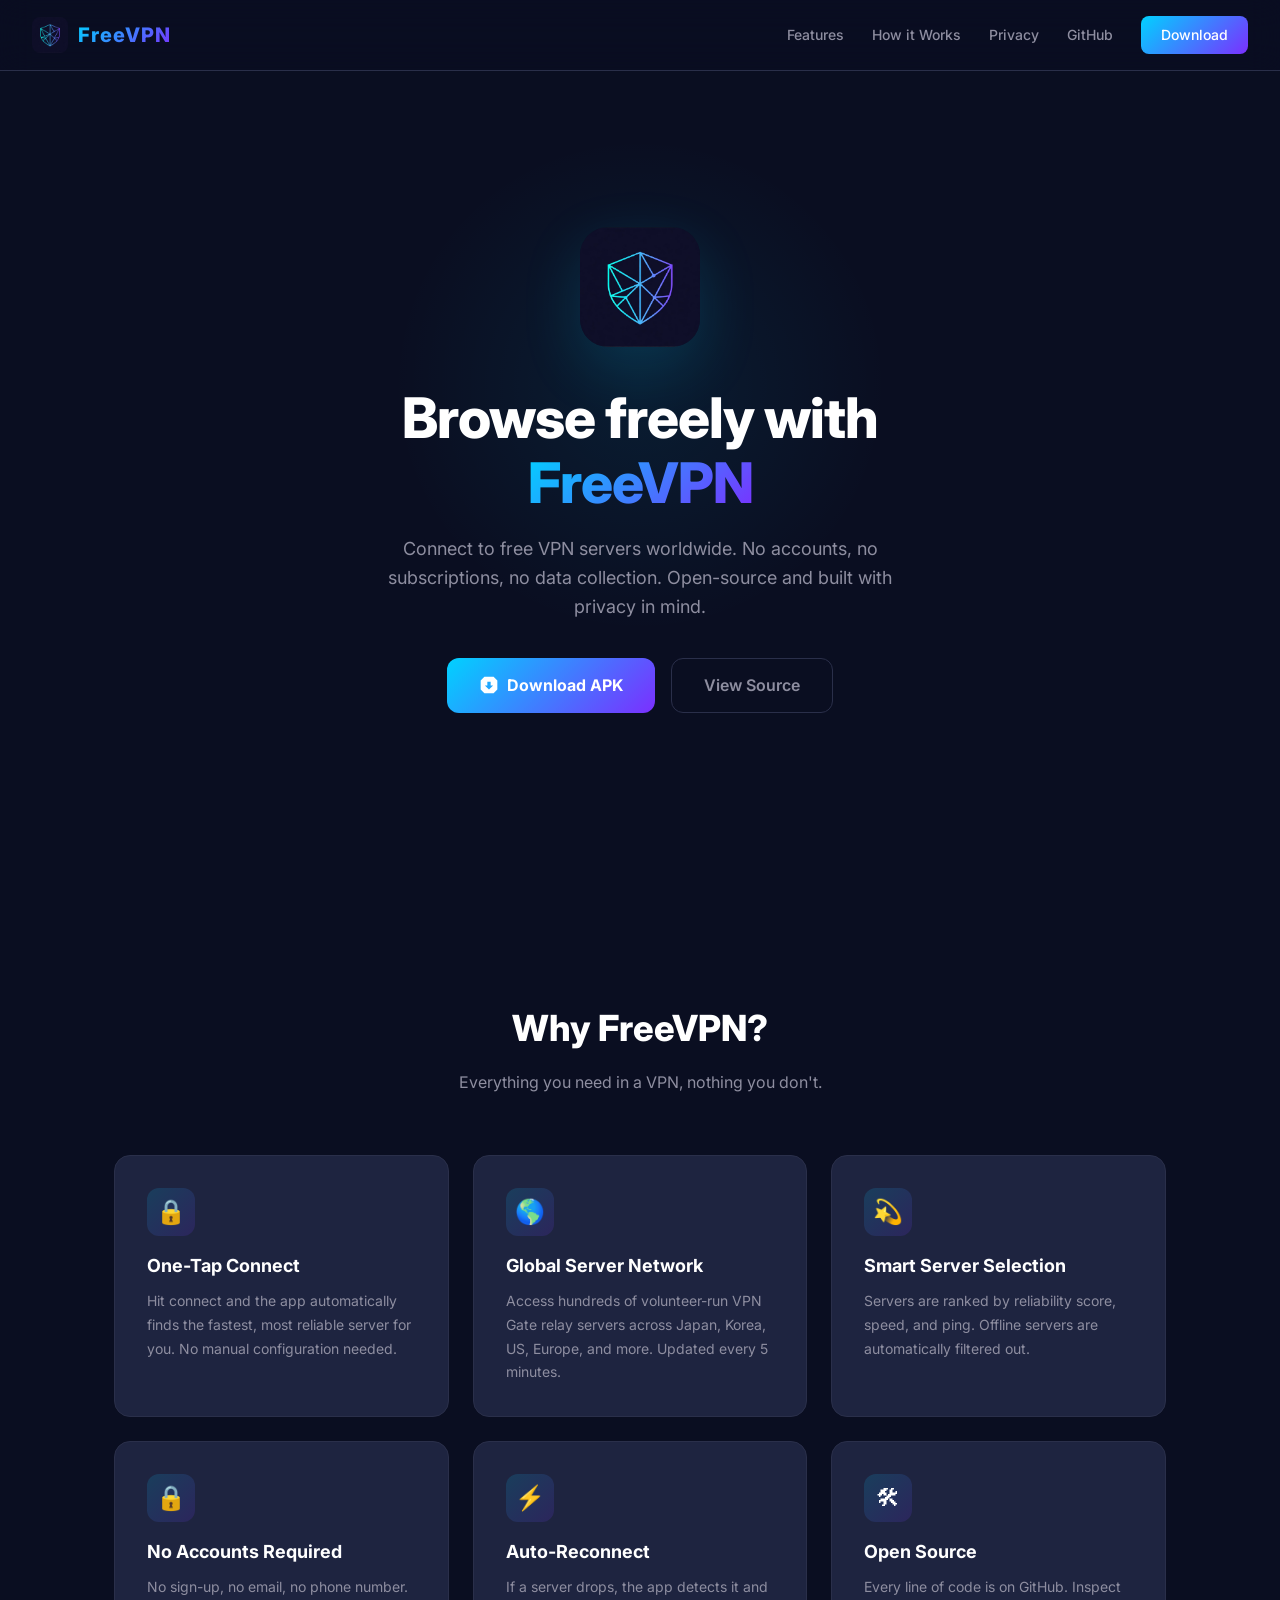
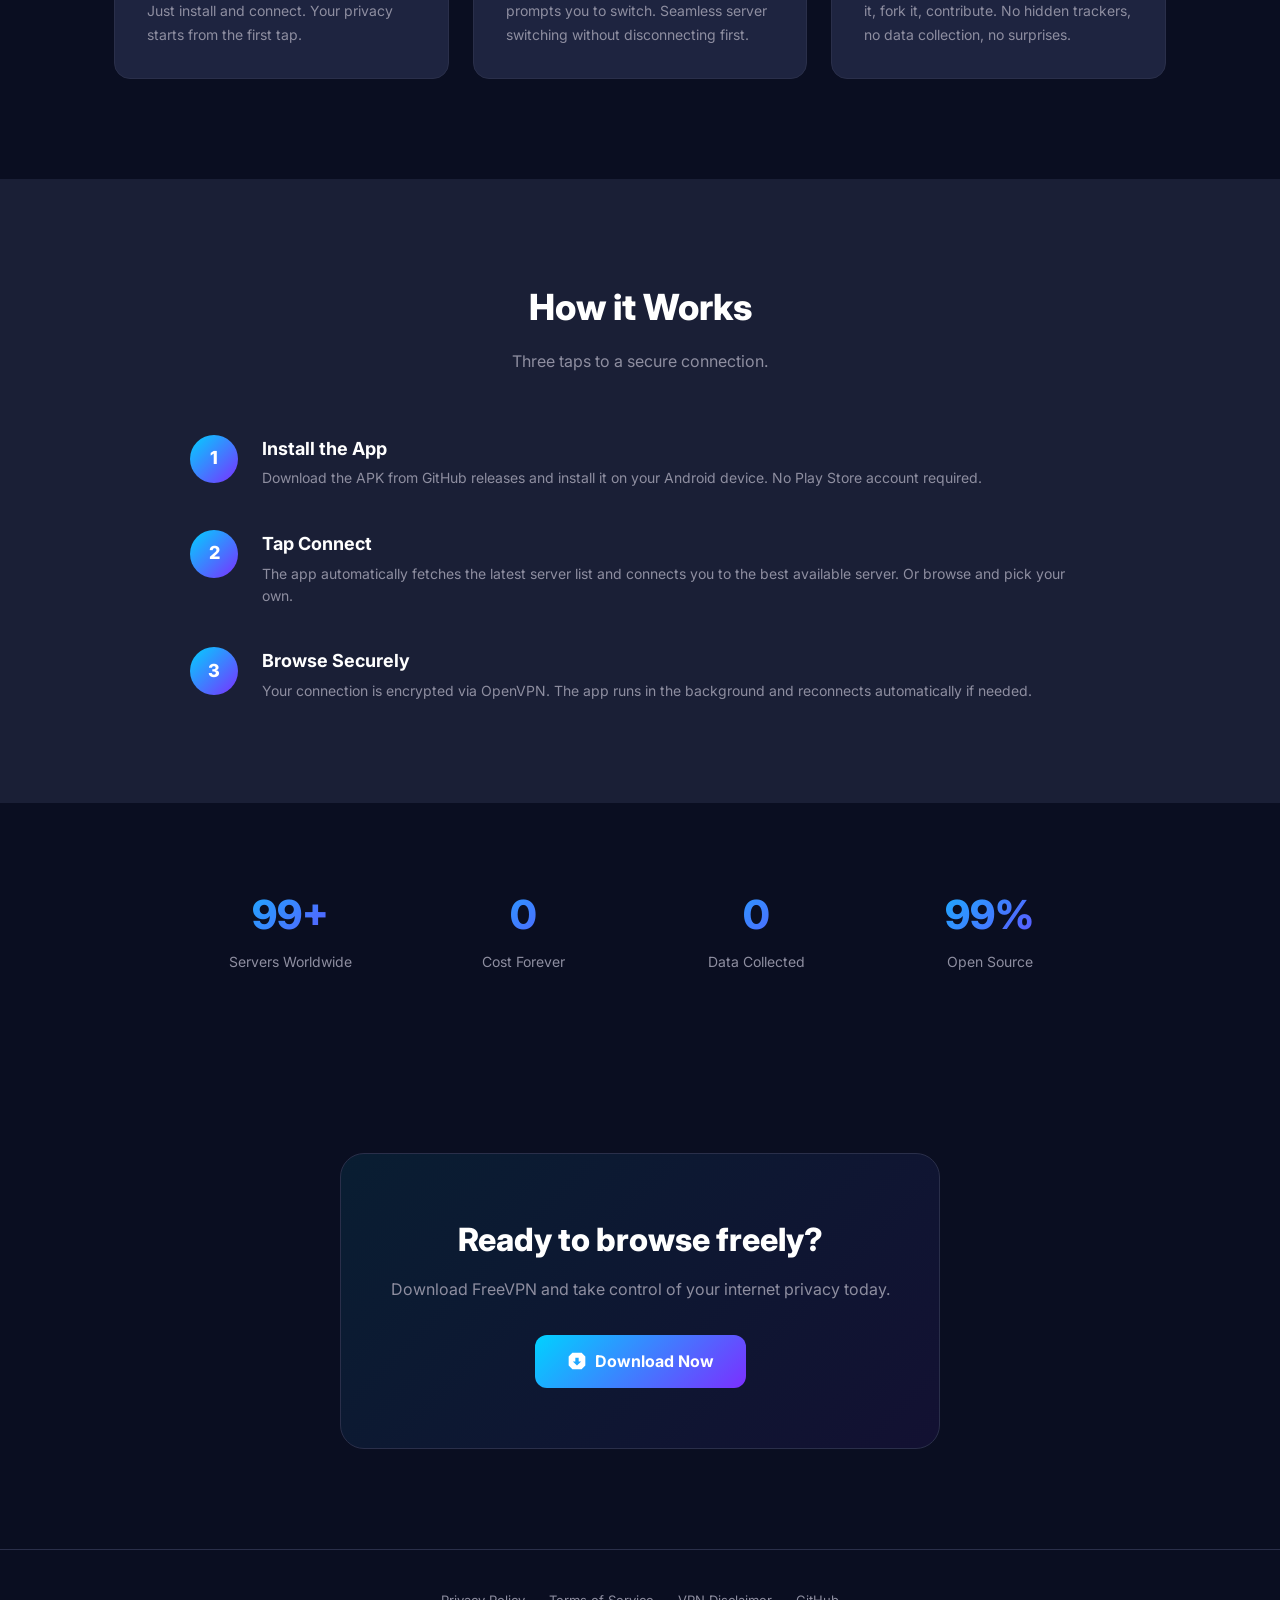
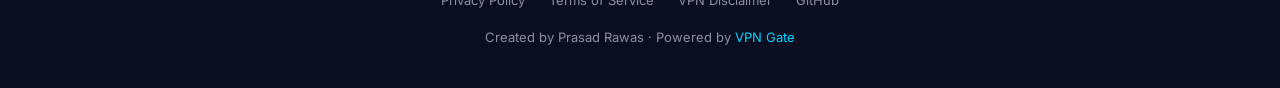
==== docs/index.html @ bf9e7737 "feat: add landing page website for GitHub Pages Marketing website with animated landing page, featur" ====
<!DOCTYPE html>
<html lang="en">
<head>
  <meta charset="UTF-8">
  <meta name="viewport" content="width=device-width, initial-scale=1.0">
  <title>FreeVPN - Free, Open-Source VPN for Android</title>
  <meta name="description" content="Connect to free VPN servers worldwide. No accounts, no subscriptions, no data collection. Open-source and built with privacy in mind.">
  <link rel="icon" href="app_icon.png">
  <link rel="preconnect" href="https://fonts.googleapis.com">
  <link href="https://fonts.googleapis.com/css2?family=Inter:wght@400;500;600;700;800&display=swap" rel="stylesheet">
  <link rel="stylesheet" href="style.css">
</head>
<body>

<!-- NAV -->
<nav class="nav">
  <a href="/" class="nav-logo">
    <img src="app_icon.png" alt="FreeVPN">
    <span>FreeVPN</span>
  </a>
  <div class="nav-links">
    <a href="#features">Features</a>
    <a href="#how-it-works">How it Works</a>
    <a href="privacy.html">Privacy</a>
    <a href="https://github.com/prasadrawas/free-vpn" target="_blank">GitHub</a>
    <a href="#download" class="nav-cta">Download</a>
  </div>
</nav>

<!-- HERO -->
<section class="hero">
  <div class="hero-content">
    <img src="app_icon.png" alt="FreeVPN" class="hero-icon">
    <h1>Browse freely with <span class="gradient">FreeVPN</span></h1>
    <p>Connect to free VPN servers worldwide. No accounts, no subscriptions, no data collection. Open-source and built with privacy in mind.</p>
    <div class="hero-buttons">
      <a href="https://github.com/prasadrawas/free-vpn/releases" class="btn-primary" id="download">
        <svg width="20" height="20" fill="currentColor" viewBox="0 0 24 24"><path d="M17.523 2H6.477L2 6.477v11.046L6.477 22h11.046L22 17.523V6.477L17.523 2zM12 17.5l-5-5h3V8h4v4.5h3l-5 5z"/></svg>
        Download APK
      </a>
      <a href="https://github.com/prasadrawas/free-vpn" class="btn-secondary" target="_blank">View Source</a>
    </div>
  </div>
</section>

<!-- FEATURES -->
<section class="features" id="features">
  <h2 class="section-title fade-up">Why FreeVPN?</h2>
  <p class="section-subtitle fade-up">Everything you need in a VPN, nothing you don't.</p>
  <div class="features-grid">
    <div class="feature-card fade-up">
      <div class="feature-icon">&#128274;</div>
      <h3>One-Tap Connect</h3>
      <p>Hit connect and the app automatically finds the fastest, most reliable server for you. No manual configuration needed.</p>
    </div>
    <div class="feature-card fade-up">
      <div class="feature-icon">&#127758;</div>
      <h3>Global Server Network</h3>
      <p>Access hundreds of volunteer-run VPN Gate relay servers across Japan, Korea, US, Europe, and more. Updated every 5 minutes.</p>
    </div>
    <div class="feature-card fade-up">
      <div class="feature-icon">&#128171;</div>
      <h3>Smart Server Selection</h3>
      <p>Servers are ranked by reliability score, speed, and ping. Offline servers are automatically filtered out.</p>
    </div>
    <div class="feature-card fade-up">
      <div class="feature-icon">&#128274;</div>
      <h3>No Accounts Required</h3>
      <p>No sign-up, no email, no phone number. Just install and connect. Your privacy starts from the first tap.</p>
    </div>
    <div class="feature-card fade-up">
      <div class="feature-icon">&#9889;</div>
      <h3>Auto-Reconnect</h3>
      <p>If a server drops, the app detects it and prompts you to switch. Seamless server switching without disconnecting first.</p>
    </div>
    <div class="feature-card fade-up">
      <div class="feature-icon">&#128736;</div>
      <h3>Open Source</h3>
      <p>Every line of code is on GitHub. Inspect it, fork it, contribute. No hidden trackers, no data collection, no surprises.</p>
    </div>
  </div>
</section>

<!-- HOW IT WORKS -->
<section class="how-it-works" id="how-it-works">
  <div class="inner">
    <h2 class="section-title fade-up">How it Works</h2>
    <p class="section-subtitle fade-up">Three taps to a secure connection.</p>
    <div class="steps">
      <div class="step">
        <div class="step-num">1</div>
        <div class="step-content">
          <h3>Install the App</h3>
          <p>Download the APK from GitHub releases and install it on your Android device. No Play Store account required.</p>
        </div>
      </div>
      <div class="step">
        <div class="step-num">2</div>
        <div class="step-content">
          <h3>Tap Connect</h3>
          <p>The app automatically fetches the latest server list and connects you to the best available server. Or browse and pick your own.</p>
        </div>
      </div>
      <div class="step">
        <div class="step-num">3</div>
        <div class="step-content">
          <h3>Browse Securely</h3>
          <p>Your connection is encrypted via OpenVPN. The app runs in the background and reconnects automatically if needed.</p>
        </div>
      </div>
    </div>
  </div>
</section>

<!-- STATS -->
<section class="stats">
  <div class="stats-grid">
    <div class="fade-up">
      <div class="stat-num" data-count="100" data-suffix="+">0+</div>
      <div class="stat-label">Servers Worldwide</div>
    </div>
    <div class="fade-up">
      <div class="stat-num" data-count="0" data-suffix="">Free</div>
      <div class="stat-label">Cost Forever</div>
    </div>
    <div class="fade-up">
      <div class="stat-num" data-count="0" data-suffix="">Zero</div>
      <div class="stat-label">Data Collected</div>
    </div>
    <div class="fade-up">
      <div class="stat-num" data-count="100" data-suffix="%">0%</div>
      <div class="stat-label">Open Source</div>
    </div>
  </div>
</section>

<!-- CTA -->
<section class="cta">
  <div class="cta-box fade-up">
    <h2>Ready to browse freely?</h2>
    <p>Download FreeVPN and take control of your internet privacy today.</p>
    <a href="https://github.com/prasadrawas/free-vpn/releases" class="btn-primary">
      <svg width="20" height="20" fill="currentColor" viewBox="0 0 24 24"><path d="M17.523 2H6.477L2 6.477v11.046L6.477 22h11.046L22 17.523V6.477L17.523 2zM12 17.5l-5-5h3V8h4v4.5h3l-5 5z"/></svg>
      Download Now
    </a>
  </div>
</section>

<!-- FOOTER -->
<footer class="footer">
  <div class="footer-links">
    <a href="privacy.html">Privacy Policy</a>
    <a href="terms.html">Terms of Service</a>
    <a href="disclaimer.html">VPN Disclaimer</a>
    <a href="https://github.com/prasadrawas/free-vpn" target="_blank">GitHub</a>
  </div>
  <p>Created by Prasad Rawas &middot; Powered by <a href="https://www.vpngate.net" target="_blank">VPN Gate</a></p>
</footer>

<script src="script.js"></script>
</body>
</html>
---- docs/style.css ----
* { margin: 0; padding: 0; box-sizing: border-box; }

:root {
  --primary-dark: #0A0E21;
  --surface-dark: #1A1F36;
  --card-dark: #1E2440;
  --cyan: #00D2FF;
  --purple: #7B2FFF;
  --green: #00E676;
  --red: #FF5252;
  --orange: #FF9800;
  --text-primary: #FFFFFF;
  --text-secondary: #8E8EA0;
  --divider: #2A2F4A;
}

html { scroll-behavior: smooth; }

body {
  font-family: 'Inter', -apple-system, BlinkMacSystemFont, sans-serif;
  background: var(--primary-dark);
  color: var(--text-primary);
  line-height: 1.6;
  overflow-x: hidden;
}

a { color: var(--cyan); text-decoration: none; transition: opacity 0.2s; }
a:hover { opacity: 0.8; }

/* ---- NAV ---- */
.nav {
  position: fixed; top: 0; left: 0; right: 0; z-index: 100;
  padding: 16px 32px;
  display: flex; align-items: center; justify-content: space-between;
  background: rgba(10, 14, 33, 0.85);
  backdrop-filter: blur(16px);
  border-bottom: 1px solid var(--divider);
  transition: background 0.3s;
}
.nav-logo { display: flex; align-items: center; gap: 10px; }
.nav-logo img { width: 36px; height: 36px; border-radius: 8px; }
.nav-logo span {
  font-size: 20px; font-weight: 800; letter-spacing: 1px;
  background: linear-gradient(135deg, var(--cyan), var(--purple));
  -webkit-background-clip: text; -webkit-text-fill-color: transparent;
}
.nav-links { display: flex; gap: 28px; align-items: center; }
.nav-links a { color: var(--text-secondary); font-size: 14px; font-weight: 500; }
.nav-links a:hover { color: var(--text-primary); }
.nav-cta {
  padding: 8px 20px; border-radius: 8px; font-weight: 600; font-size: 14px;
  background: linear-gradient(135deg, var(--cyan), var(--purple));
  color: white !important; -webkit-text-fill-color: white !important;
  transition: transform 0.2s, box-shadow 0.2s;
}
.nav-cta:hover { transform: translateY(-1px); box-shadow: 0 4px 20px rgba(0,210,255,0.3); opacity: 1; }

/* ---- HERO ---- */
.hero {
  min-height: 100vh; display: flex; align-items: center; justify-content: center;
  text-align: center; padding: 120px 24px 80px; position: relative;
}
.hero::before {
  content: ''; position: absolute; top: 15%; left: 50%; transform: translateX(-50%);
  width: 500px; height: 500px; border-radius: 50%;
  background: radial-gradient(circle, rgba(0,210,255,0.08), transparent 70%);
  pointer-events: none;
}
.hero-content { position: relative; z-index: 1; max-width: 700px; }
.hero-icon {
  width: 120px; height: 120px; border-radius: 28px;
  margin: 0 auto 32px; animation: float 3s ease-in-out infinite;
  box-shadow: 0 20px 60px rgba(0,210,255,0.15);
}
.hero h1 {
  font-size: clamp(36px, 6vw, 56px); font-weight: 800; letter-spacing: -1px;
  margin-bottom: 20px; line-height: 1.15;
}
.hero h1 .gradient {
  background: linear-gradient(135deg, var(--cyan), var(--purple));
  -webkit-background-clip: text; -webkit-text-fill-color: transparent;
}
.hero p { font-size: 18px; color: var(--text-secondary); margin-bottom: 36px; max-width: 540px; margin-inline: auto; }
.hero-buttons { display: flex; gap: 16px; justify-content: center; flex-wrap: wrap; }
.btn-primary {
  padding: 14px 32px; border-radius: 12px; font-weight: 700; font-size: 16px;
  background: linear-gradient(135deg, var(--cyan), var(--purple)); color: white;
  display: inline-flex; align-items: center; gap: 8px;
  transition: transform 0.2s, box-shadow 0.2s;
}
.btn-primary:hover { transform: translateY(-2px); box-shadow: 0 8px 30px rgba(0,210,255,0.3); opacity: 1; }
.btn-secondary {
  padding: 14px 32px; border-radius: 12px; font-weight: 600; font-size: 16px;
  border: 1.5px solid var(--divider); color: var(--text-secondary);
  transition: border-color 0.2s, color 0.2s;
}
.btn-secondary:hover { border-color: var(--cyan); color: var(--text-primary); opacity: 1; }

/* ---- FEATURES ---- */
.features { padding: 100px 24px; max-width: 1100px; margin: 0 auto; }
.section-title {
  text-align: center; font-size: 36px; font-weight: 800; margin-bottom: 12px;
}
.section-subtitle {
  text-align: center; color: var(--text-secondary); font-size: 16px; margin-bottom: 60px;
}
.features-grid {
  display: grid; grid-template-columns: repeat(auto-fit, minmax(300px, 1fr));
  gap: 24px;
}
.feature-card {
  background: var(--card-dark); border-radius: 16px; padding: 32px;
  border: 1px solid var(--divider); transition: transform 0.3s, border-color 0.3s;
}
.feature-card:hover { transform: translateY(-4px); border-color: rgba(0,210,255,0.3); }
.feature-icon {
  width: 48px; height: 48px; border-radius: 12px; margin-bottom: 16px;
  display: flex; align-items: center; justify-content: center;
  background: linear-gradient(135deg, rgba(0,210,255,0.15), rgba(123,47,255,0.15));
  font-size: 24px;
}
.feature-card h3 { font-size: 18px; font-weight: 700; margin-bottom: 8px; }
.feature-card p { color: var(--text-secondary); font-size: 14px; line-height: 1.7; }

/* ---- HOW IT WORKS ---- */
.how-it-works { padding: 100px 24px; background: var(--surface-dark); }
.how-it-works .inner { max-width: 900px; margin: 0 auto; }
.steps { display: flex; flex-direction: column; gap: 40px; margin-top: 60px; }
.step {
  display: flex; gap: 24px; align-items: flex-start;
  opacity: 0; transform: translateX(-20px);
  transition: opacity 0.5s, transform 0.5s;
}
.step.visible { opacity: 1; transform: translateX(0); }
.step-num {
  flex-shrink: 0; width: 48px; height: 48px; border-radius: 50%;
  background: linear-gradient(135deg, var(--cyan), var(--purple));
  display: flex; align-items: center; justify-content: center;
  font-weight: 800; font-size: 18px;
}
.step-content h3 { font-size: 18px; font-weight: 700; margin-bottom: 4px; }
.step-content p { color: var(--text-secondary); font-size: 14px; }

/* ---- STATS ---- */
.stats { padding: 80px 24px; }
.stats-grid {
  max-width: 900px; margin: 0 auto;
  display: grid; grid-template-columns: repeat(auto-fit, minmax(180px, 1fr)); gap: 32px;
  text-align: center;
}
.stat-num {
  font-size: 40px; font-weight: 800;
  background: linear-gradient(135deg, var(--cyan), var(--purple));
  -webkit-background-clip: text; -webkit-text-fill-color: transparent;
}
.stat-label { color: var(--text-secondary); font-size: 14px; margin-top: 4px; }

/* ---- CTA ---- */
.cta {
  padding: 100px 24px; text-align: center;
}
.cta-box {
  max-width: 600px; margin: 0 auto; padding: 60px 40px; border-radius: 24px;
  background: linear-gradient(135deg, rgba(0,210,255,0.08), rgba(123,47,255,0.08));
  border: 1px solid var(--divider);
}
.cta-box h2 { font-size: 32px; font-weight: 800; margin-bottom: 12px; }
.cta-box p { color: var(--text-secondary); margin-bottom: 32px; }

/* ---- FOOTER ---- */
.footer {
  padding: 40px 24px; border-top: 1px solid var(--divider);
  text-align: center; color: var(--text-secondary); font-size: 13px;
}
.footer-links { display: flex; gap: 24px; justify-content: center; margin-bottom: 16px; flex-wrap: wrap; }
.footer-links a { color: var(--text-secondary); font-size: 13px; }
.footer-links a:hover { color: var(--text-primary); }

/* ---- LEGAL PAGES ---- */
.legal { max-width: 720px; margin: 0 auto; padding: 120px 24px 80px; }
.legal h1 { font-size: 32px; font-weight: 800; margin-bottom: 8px; }
.legal .updated { color: var(--text-secondary); font-size: 14px; margin-bottom: 40px; }
.legal h2 { font-size: 20px; font-weight: 700; margin-top: 36px; margin-bottom: 12px; }
.legal p, .legal li { color: var(--text-secondary); font-size: 15px; line-height: 1.8; margin-bottom: 12px; }
.legal ul { padding-left: 20px; }
.legal li { margin-bottom: 8px; }

/* ---- ANIMATIONS ---- */
@keyframes float {
  0%, 100% { transform: translateY(0); }
  50% { transform: translateY(-12px); }
}
.fade-up {
  opacity: 0; transform: translateY(30px);
  transition: opacity 0.6s ease-out, transform 0.6s ease-out;
}
.fade-up.visible { opacity: 1; transform: translateY(0); }

/* ---- RESPONSIVE ---- */
@media (max-width: 768px) {
  .nav { padding: 12px 16px; }
  .nav-links { display: none; }
  .hero { padding: 100px 20px 60px; }
  .hero-icon { width: 88px; height: 88px; border-radius: 22px; }
  .features { padding: 60px 16px; }
  .features-grid { grid-template-columns: 1fr; }
  .how-it-works { padding: 60px 16px; }
  .step { flex-direction: column; align-items: center; text-align: center; }
  .stats { padding: 40px 16px; }
  .stats-grid { grid-template-columns: repeat(2, 1fr); }
  .cta { padding: 60px 16px; }
  .cta-box { padding: 40px 24px; }
  .legal { padding: 100px 16px 60px; }
}

@media (max-width: 480px) {
  .hero-buttons { flex-direction: column; align-items: center; }
  .btn-primary, .btn-secondary { width: 100%; text-align: center; justify-content: center; }
}
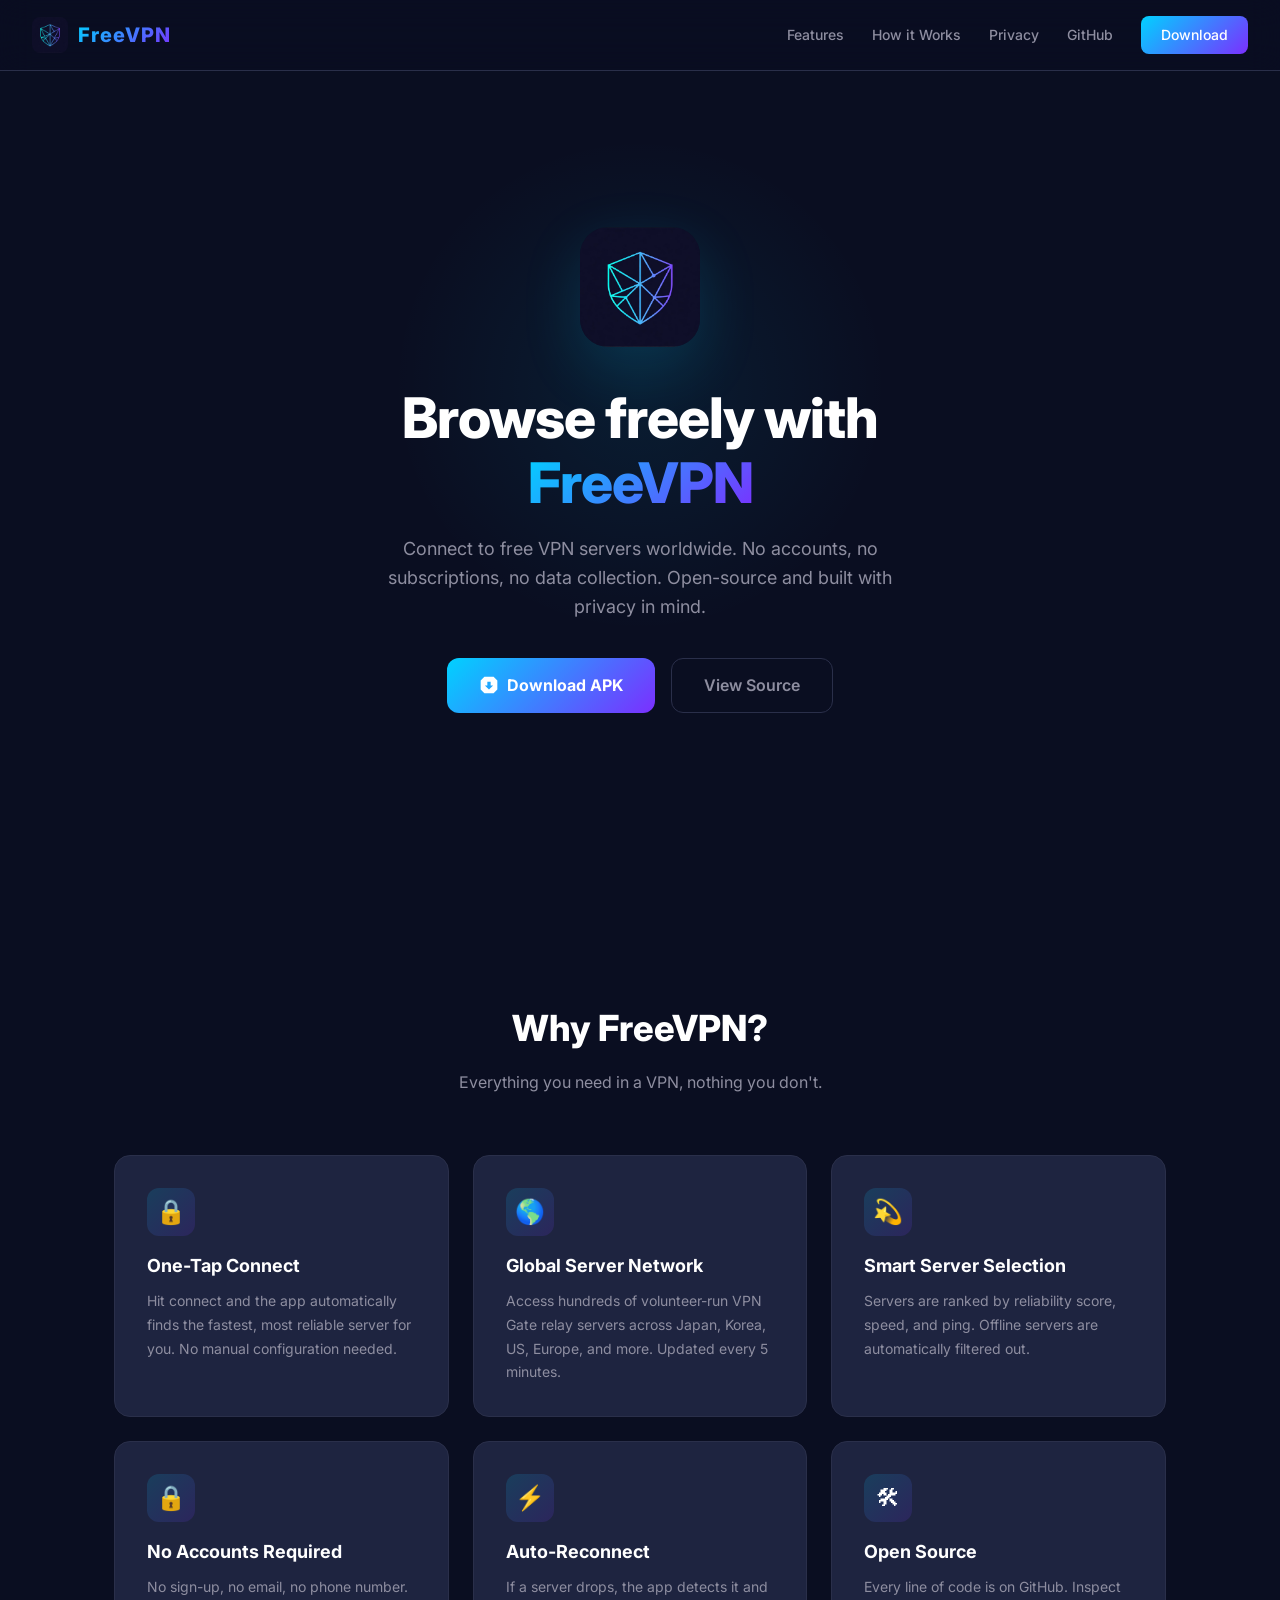
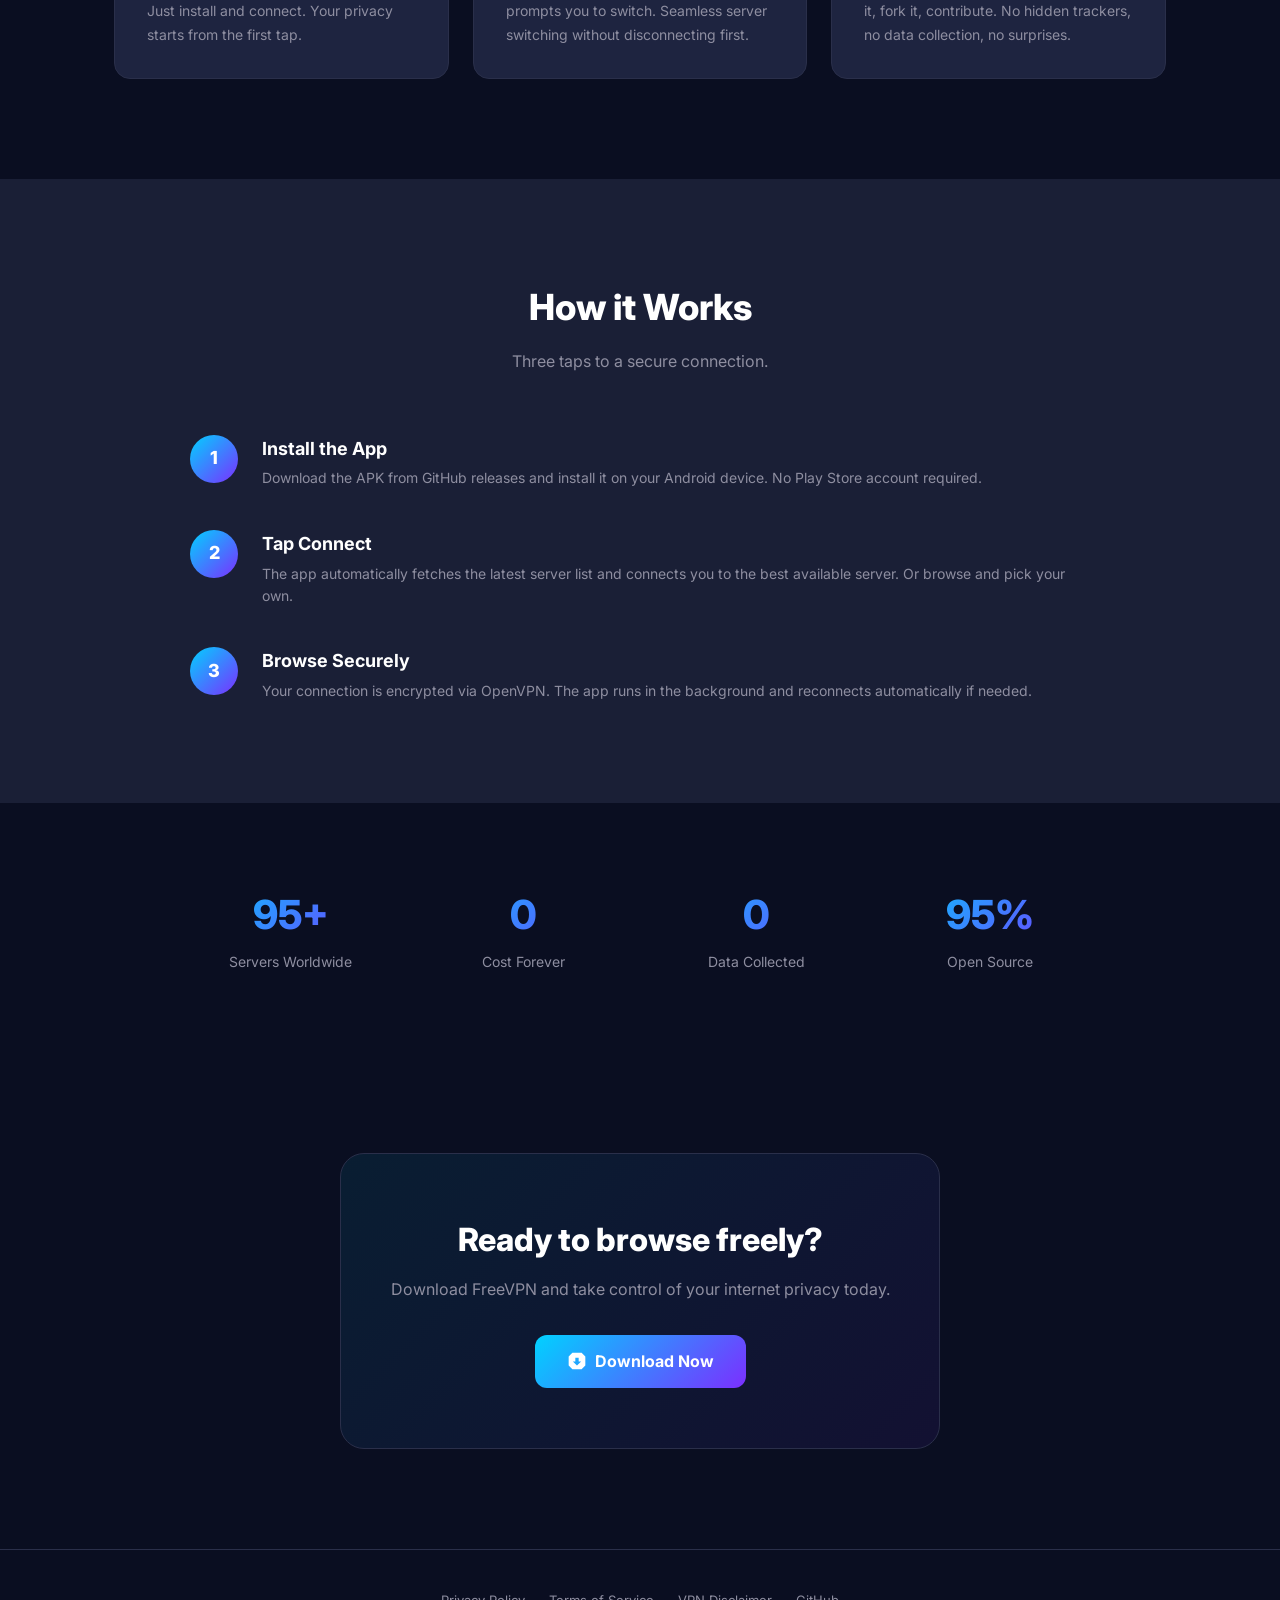
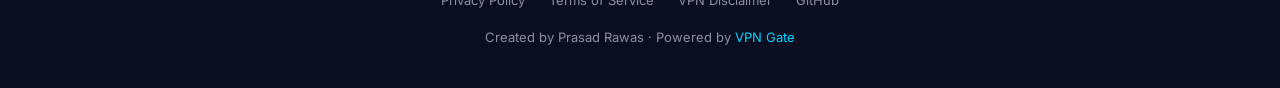
==== commit 5c11f090: "feat: make website SEO-friendly with structured data and sitemap Added to all pages: Open Graph meta" ====
--- a/docs/index.html
+++ b/docs/index.html
@@ -3,26 +3,125 @@
 <head>
   <meta charset="UTF-8">
   <meta name="viewport" content="width=device-width, initial-scale=1.0">
-  <title>FreeVPN - Free, Open-Source VPN for Android</title>
-  <meta name="description" content="Connect to free VPN servers worldwide. No accounts, no subscriptions, no data collection. Open-source and built with privacy in mind.">
-  <link rel="icon" href="app_icon.png">
+  <title>FreeVPN - Free, Fast & No Ads VPN for Android | Open Source</title>
+  <meta name="description" content="Download FreeVPN - a free, open-source VPN app for Android. No ads, no accounts, no data collection. Connect to 100+ servers worldwide with one tap. Built with OpenVPN.">
+  <meta name="keywords" content="free vpn, vpn for android, no ads vpn, open source vpn, fast vpn, vpn gate, secure vpn, private browsing, no registration vpn, unlimited vpn, openvpn android">
+  <meta name="author" content="Prasad Rawas">
+  <meta name="robots" content="index, follow">
+  <link rel="canonical" href="https://freevpn.prasadrawas.online/">
+
+  <!-- Open Graph -->
+  <meta property="og:type" content="website">
+  <meta property="og:title" content="FreeVPN - Free, Fast & No Ads VPN for Android">
+  <meta property="og:description" content="Download FreeVPN - a free, open-source VPN app for Android. No ads, no accounts, no data collection. Connect to 100+ servers worldwide.">
+  <meta property="og:url" content="https://freevpn.prasadrawas.online/">
+  <meta property="og:image" content="https://freevpn.prasadrawas.online/app_icon.png">
+  <meta property="og:site_name" content="FreeVPN">
+  <meta property="og:locale" content="en_US">
+
+  <!-- Twitter Card -->
+  <meta name="twitter:card" content="summary_large_image">
+  <meta name="twitter:title" content="FreeVPN - Free, Fast & No Ads VPN for Android">
+  <meta name="twitter:description" content="Free, open-source VPN for Android. No ads, no accounts. 100+ servers worldwide.">
+  <meta name="twitter:image" content="https://freevpn.prasadrawas.online/app_icon.png">
+
+  <!-- Favicon -->
+  <link rel="icon" type="image/png" href="app_icon.png">
+  <link rel="apple-touch-icon" href="app_icon.png">
+
+  <!-- Fonts & Styles -->
   <link rel="preconnect" href="https://fonts.googleapis.com">
+  <link rel="preconnect" href="https://fonts.gstatic.com" crossorigin>
   <link href="https://fonts.googleapis.com/css2?family=Inter:wght@400;500;600;700;800&display=swap" rel="stylesheet">
   <link rel="stylesheet" href="style.css">
+
+  <!-- JSON-LD Structured Data -->
+  <script type="application/ld+json">
+  {
+    "@context": "https://schema.org",
+    "@type": "SoftwareApplication",
+    "name": "FreeVPN",
+    "operatingSystem": "Android",
+    "applicationCategory": "UtilitiesApplication",
+    "description": "Free, open-source VPN client for Android. Connect to 100+ VPN Gate servers worldwide. No ads, no accounts, no data collection.",
+    "url": "https://freevpn.prasadrawas.online/",
+    "downloadUrl": "https://github.com/prasadrawas/free-vpn/releases",
+    "author": {
+      "@type": "Person",
+      "name": "Prasad Rawas"
+    },
+    "offers": {
+      "@type": "Offer",
+      "price": "0",
+      "priceCurrency": "USD"
+    },
+    "aggregateRating": {
+      "@type": "AggregateRating",
+      "ratingValue": "4.5",
+      "ratingCount": "1"
+    }
+  }
+  </script>
+  <script type="application/ld+json">
+  {
+    "@context": "https://schema.org",
+    "@type": "FAQPage",
+    "mainEntity": [
+      {
+        "@type": "Question",
+        "name": "Is FreeVPN really free?",
+        "acceptedAnswer": {
+          "@type": "Answer",
+          "text": "Yes, FreeVPN is 100% free with no ads, no in-app purchases, and no subscriptions. It connects to volunteer-run VPN Gate relay servers."
+        }
+      },
+      {
+        "@type": "Question",
+        "name": "Does FreeVPN collect my data?",
+        "acceptedAnswer": {
+          "@type": "Answer",
+          "text": "No. FreeVPN does not collect, store, or transmit any personal data. Anonymous crash reports are collected via Firebase Crashlytics to improve app stability."
+        }
+      },
+      {
+        "@type": "Question",
+        "name": "How does FreeVPN work?",
+        "acceptedAnswer": {
+          "@type": "Answer",
+          "text": "FreeVPN connects to free VPN Gate public relay servers using the OpenVPN protocol. It automatically selects the fastest, most reliable server for you."
+        }
+      }
+    ]
+  }
+  </script>
+  <script type="application/ld+json">
+  {
+    "@context": "https://schema.org",
+    "@type": "BreadcrumbList",
+    "itemListElement": [
+      {
+        "@type": "ListItem",
+        "position": 1,
+        "name": "Home",
+        "item": "https://freevpn.prasadrawas.online/"
+      }
+    ]
+  }
+  </script>
 </head>
 <body>
 
 <!-- NAV -->
-<nav class="nav">
-  <a href="/" class="nav-logo">
-    <img src="app_icon.png" alt="FreeVPN">
+<nav class="nav" role="navigation" aria-label="Main navigation">
+  <a href="/" class="nav-logo" aria-label="FreeVPN Home">
+    <img src="app_icon.png" alt="FreeVPN App Icon" width="36" height="36">
     <span>FreeVPN</span>
   </a>
   <div class="nav-links">
     <a href="#features">Features</a>
     <a href="#how-it-works">How it Works</a>
     <a href="privacy.html">Privacy</a>
-    <a href="https://github.com/prasadrawas/free-vpn" target="_blank">GitHub</a>
+    <a href="https://github.com/prasadrawas/free-vpn" target="_blank" rel="noopener noreferrer">GitHub</a>
     <a href="#download" class="nav-cta">Download</a>
   </div>
 </nav>
@@ -30,79 +129,79 @@
 <!-- HERO -->
 <section class="hero">
   <div class="hero-content">
-    <img src="app_icon.png" alt="FreeVPN" class="hero-icon">
+    <img src="app_icon.png" alt="FreeVPN - Free VPN App for Android" class="hero-icon" width="120" height="120">
     <h1>Browse freely with <span class="gradient">FreeVPN</span></h1>
     <p>Connect to free VPN servers worldwide. No accounts, no subscriptions, no data collection. Open-source and built with privacy in mind.</p>
     <div class="hero-buttons">
-      <a href="https://github.com/prasadrawas/free-vpn/releases" class="btn-primary" id="download">
-        <svg width="20" height="20" fill="currentColor" viewBox="0 0 24 24"><path d="M17.523 2H6.477L2 6.477v11.046L6.477 22h11.046L22 17.523V6.477L17.523 2zM12 17.5l-5-5h3V8h4v4.5h3l-5 5z"/></svg>
+      <a href="https://github.com/prasadrawas/free-vpn/releases" class="btn-primary" id="download" aria-label="Download FreeVPN APK">
+        <svg width="20" height="20" fill="currentColor" viewBox="0 0 24 24" aria-hidden="true"><path d="M17.523 2H6.477L2 6.477v11.046L6.477 22h11.046L22 17.523V6.477L17.523 2zM12 17.5l-5-5h3V8h4v4.5h3l-5 5z"/></svg>
         Download APK
       </a>
-      <a href="https://github.com/prasadrawas/free-vpn" class="btn-secondary" target="_blank">View Source</a>
+      <a href="https://github.com/prasadrawas/free-vpn" class="btn-secondary" target="_blank" rel="noopener noreferrer" aria-label="View source code on GitHub">View Source</a>
     </div>
   </div>
 </section>
 
 <!-- FEATURES -->
-<section class="features" id="features">
+<section class="features" id="features" aria-label="Features">
   <h2 class="section-title fade-up">Why FreeVPN?</h2>
   <p class="section-subtitle fade-up">Everything you need in a VPN, nothing you don't.</p>
   <div class="features-grid">
-    <div class="feature-card fade-up">
-      <div class="feature-icon">&#128274;</div>
+    <article class="feature-card fade-up">
+      <div class="feature-icon" aria-hidden="true">&#128274;</div>
       <h3>One-Tap Connect</h3>
       <p>Hit connect and the app automatically finds the fastest, most reliable server for you. No manual configuration needed.</p>
-    </div>
-    <div class="feature-card fade-up">
-      <div class="feature-icon">&#127758;</div>
+    </article>
+    <article class="feature-card fade-up">
+      <div class="feature-icon" aria-hidden="true">&#127758;</div>
       <h3>Global Server Network</h3>
       <p>Access hundreds of volunteer-run VPN Gate relay servers across Japan, Korea, US, Europe, and more. Updated every 5 minutes.</p>
-    </div>
-    <div class="feature-card fade-up">
-      <div class="feature-icon">&#128171;</div>
+    </article>
+    <article class="feature-card fade-up">
+      <div class="feature-icon" aria-hidden="true">&#128171;</div>
       <h3>Smart Server Selection</h3>
       <p>Servers are ranked by reliability score, speed, and ping. Offline servers are automatically filtered out.</p>
-    </div>
-    <div class="feature-card fade-up">
-      <div class="feature-icon">&#128274;</div>
+    </article>
+    <article class="feature-card fade-up">
+      <div class="feature-icon" aria-hidden="true">&#128274;</div>
       <h3>No Accounts Required</h3>
       <p>No sign-up, no email, no phone number. Just install and connect. Your privacy starts from the first tap.</p>
-    </div>
-    <div class="feature-card fade-up">
-      <div class="feature-icon">&#9889;</div>
+    </article>
+    <article class="feature-card fade-up">
+      <div class="feature-icon" aria-hidden="true">&#9889;</div>
       <h3>Auto-Reconnect</h3>
       <p>If a server drops, the app detects it and prompts you to switch. Seamless server switching without disconnecting first.</p>
-    </div>
-    <div class="feature-card fade-up">
-      <div class="feature-icon">&#128736;</div>
+    </article>
+    <article class="feature-card fade-up">
+      <div class="feature-icon" aria-hidden="true">&#128736;</div>
       <h3>Open Source</h3>
       <p>Every line of code is on GitHub. Inspect it, fork it, contribute. No hidden trackers, no data collection, no surprises.</p>
-    </div>
+    </article>
   </div>
 </section>
 
 <!-- HOW IT WORKS -->
-<section class="how-it-works" id="how-it-works">
+<section class="how-it-works" id="how-it-works" aria-label="How it works">
   <div class="inner">
     <h2 class="section-title fade-up">How it Works</h2>
     <p class="section-subtitle fade-up">Three taps to a secure connection.</p>
     <div class="steps">
       <div class="step">
-        <div class="step-num">1</div>
+        <div class="step-num" aria-hidden="true">1</div>
         <div class="step-content">
           <h3>Install the App</h3>
           <p>Download the APK from GitHub releases and install it on your Android device. No Play Store account required.</p>
         </div>
       </div>
       <div class="step">
-        <div class="step-num">2</div>
+        <div class="step-num" aria-hidden="true">2</div>
         <div class="step-content">
           <h3>Tap Connect</h3>
           <p>The app automatically fetches the latest server list and connects you to the best available server. Or browse and pick your own.</p>
         </div>
       </div>
       <div class="step">
-        <div class="step-num">3</div>
+        <div class="step-num" aria-hidden="true">3</div>
         <div class="step-content">
           <h3>Browse Securely</h3>
           <p>Your connection is encrypted via OpenVPN. The app runs in the background and reconnects automatically if needed.</p>
@@ -113,7 +212,7 @@
 </section>
 
 <!-- STATS -->
-<section class="stats">
+<section class="stats" aria-label="Statistics">
   <div class="stats-grid">
     <div class="fade-up">
       <div class="stat-num" data-count="100" data-suffix="+">0+</div>
@@ -135,26 +234,26 @@
 </section>
 
 <!-- CTA -->
-<section class="cta">
+<section class="cta" aria-label="Download">
   <div class="cta-box fade-up">
     <h2>Ready to browse freely?</h2>
     <p>Download FreeVPN and take control of your internet privacy today.</p>
-    <a href="https://github.com/prasadrawas/free-vpn/releases" class="btn-primary">
-      <svg width="20" height="20" fill="currentColor" viewBox="0 0 24 24"><path d="M17.523 2H6.477L2 6.477v11.046L6.477 22h11.046L22 17.523V6.477L17.523 2zM12 17.5l-5-5h3V8h4v4.5h3l-5 5z"/></svg>
+    <a href="https://github.com/prasadrawas/free-vpn/releases" class="btn-primary" aria-label="Download FreeVPN Now">
+      <svg width="20" height="20" fill="currentColor" viewBox="0 0 24 24" aria-hidden="true"><path d="M17.523 2H6.477L2 6.477v11.046L6.477 22h11.046L22 17.523V6.477L17.523 2zM12 17.5l-5-5h3V8h4v4.5h3l-5 5z"/></svg>
       Download Now
     </a>
   </div>
 </section>
 
 <!-- FOOTER -->
-<footer class="footer">
-  <div class="footer-links">
+<footer class="footer" role="contentinfo">
+  <nav class="footer-links" aria-label="Footer navigation">
     <a href="privacy.html">Privacy Policy</a>
     <a href="terms.html">Terms of Service</a>
     <a href="disclaimer.html">VPN Disclaimer</a>
-    <a href="https://github.com/prasadrawas/free-vpn" target="_blank">GitHub</a>
-  </div>
-  <p>Created by Prasad Rawas &middot; Powered by <a href="https://www.vpngate.net" target="_blank">VPN Gate</a></p>
+    <a href="https://github.com/prasadrawas/free-vpn" target="_blank" rel="noopener noreferrer">GitHub</a>
+  </nav>
+  <p>Created by Prasad Rawas &middot; Powered by <a href="https://www.vpngate.net" target="_blank" rel="noopener noreferrer">VPN Gate</a></p>
 </footer>
 
 <script src="script.js"></script>
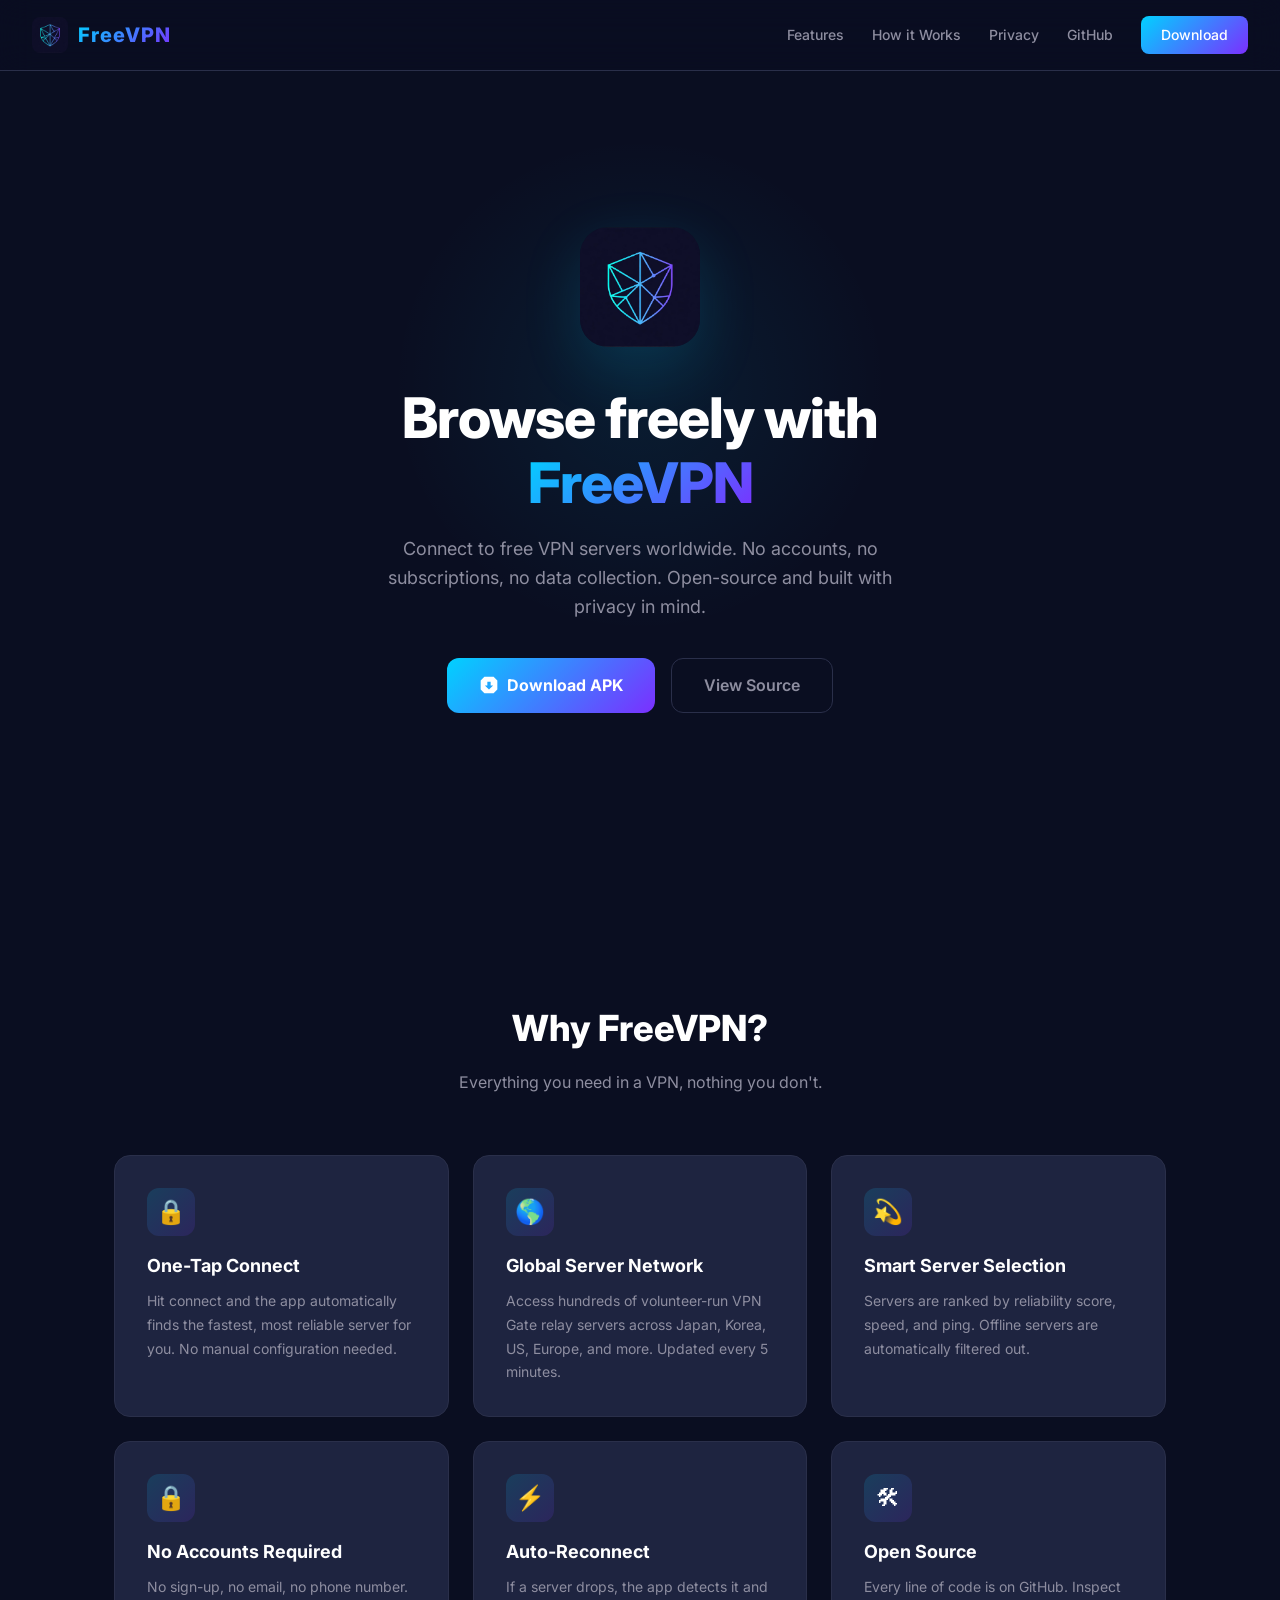
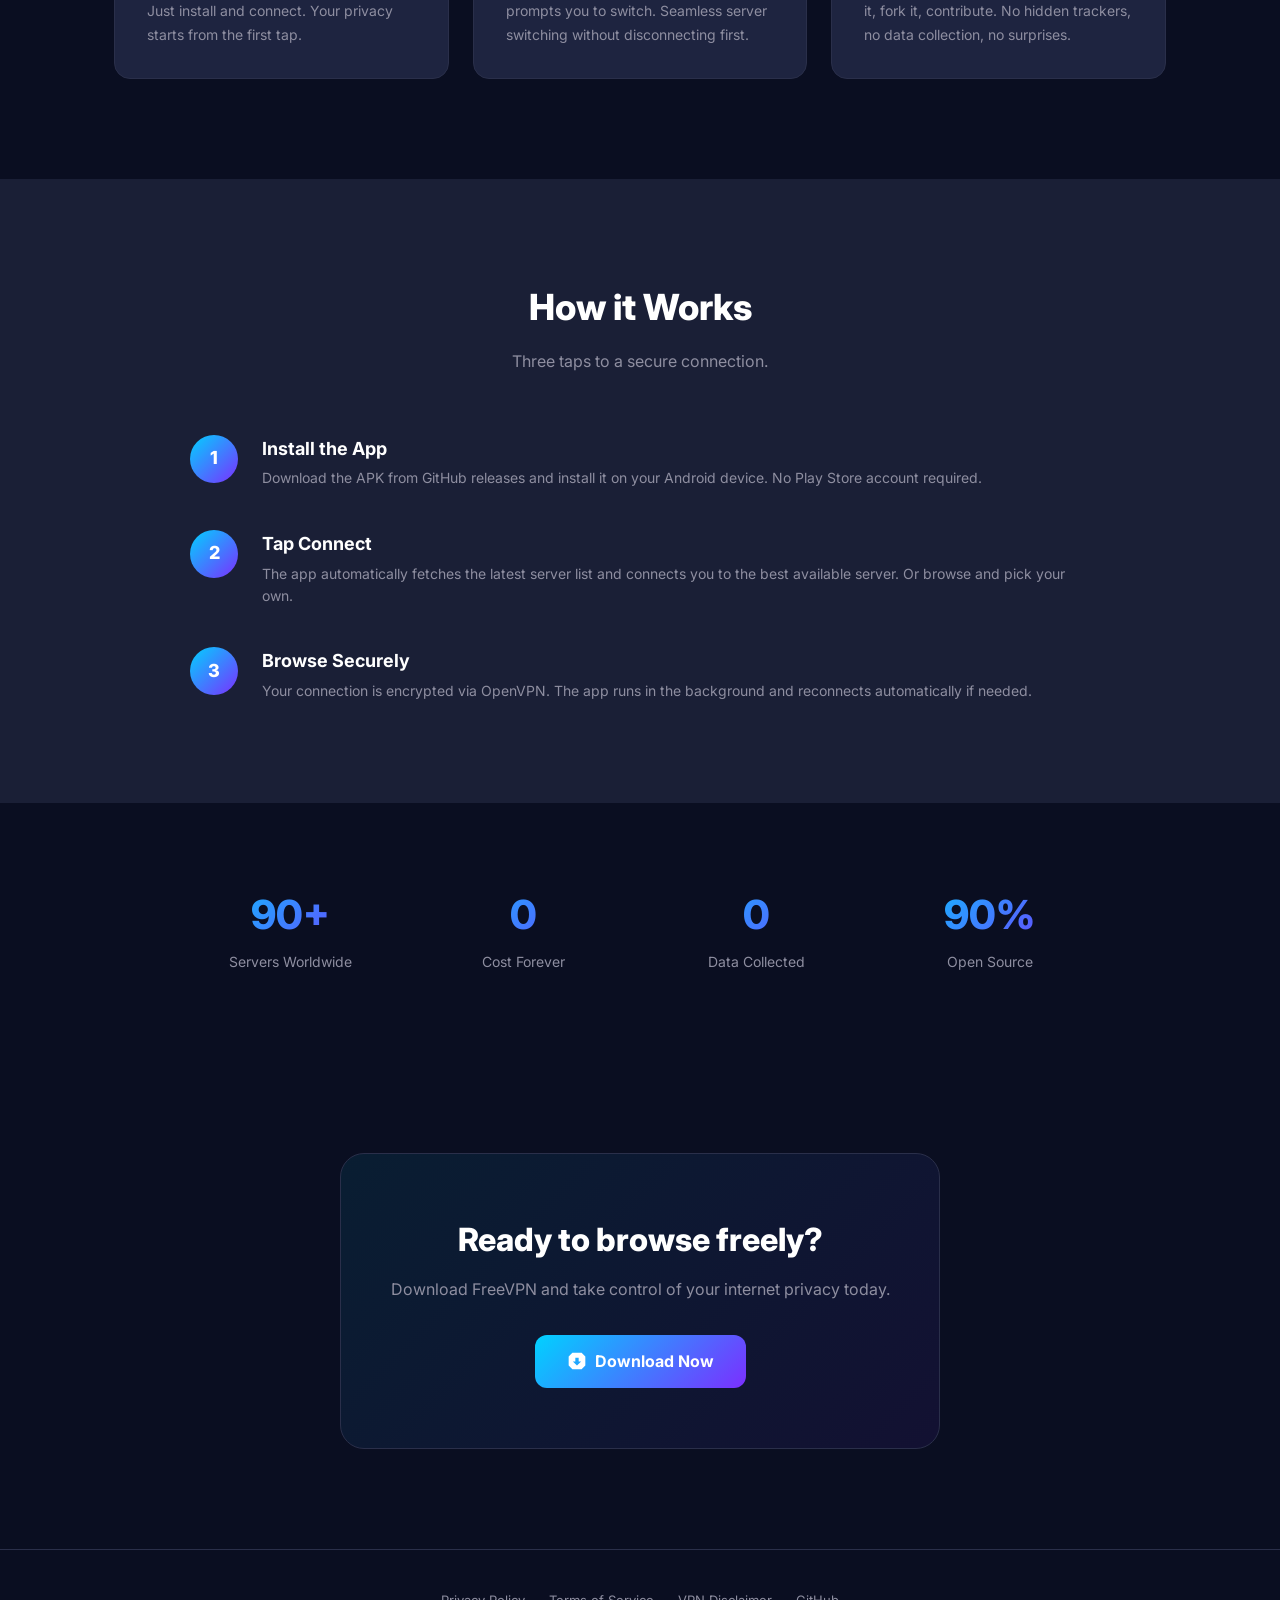
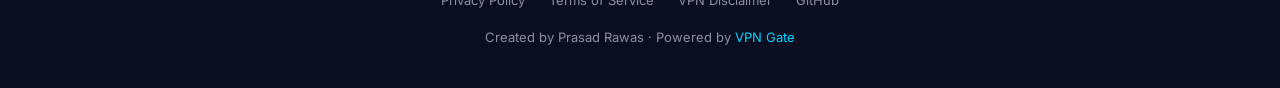
==== commit 36806f38: "chore: organize docs assets into subfolder Moved app_icon.png, style.css, script.js into docs/assets" ====
--- a/docs/index.html
+++ b/docs/index.html
@@ -15,7 +15,7 @@
   <meta property="og:title" content="FreeVPN - Free, Fast & No Ads VPN for Android">
   <meta property="og:description" content="Download FreeVPN - a free, open-source VPN app for Android. No ads, no accounts, no data collection. Connect to 100+ servers worldwide.">
   <meta property="og:url" content="https://freevpn.prasadrawas.online/">
-  <meta property="og:image" content="https://freevpn.prasadrawas.online/app_icon.png">
+  <meta property="og:image" content="https://freevpn.prasadrawas.online/assets/app_icon.png">
   <meta property="og:site_name" content="FreeVPN">
   <meta property="og:locale" content="en_US">
 
@@ -23,17 +23,17 @@
   <meta name="twitter:card" content="summary_large_image">
   <meta name="twitter:title" content="FreeVPN - Free, Fast & No Ads VPN for Android">
   <meta name="twitter:description" content="Free, open-source VPN for Android. No ads, no accounts. 100+ servers worldwide.">
-  <meta name="twitter:image" content="https://freevpn.prasadrawas.online/app_icon.png">
+  <meta name="twitter:image" content="https://freevpn.prasadrawas.online/assets/app_icon.png">
 
   <!-- Favicon -->
-  <link rel="icon" type="image/png" href="app_icon.png">
-  <link rel="apple-touch-icon" href="app_icon.png">
+  <link rel="icon" type="image/png" href="assets/app_icon.png">
+  <link rel="apple-touch-icon" href="assets/app_icon.png">
 
   <!-- Fonts & Styles -->
   <link rel="preconnect" href="https://fonts.googleapis.com">
   <link rel="preconnect" href="https://fonts.gstatic.com" crossorigin>
   <link href="https://fonts.googleapis.com/css2?family=Inter:wght@400;500;600;700;800&display=swap" rel="stylesheet">
-  <link rel="stylesheet" href="style.css">
+  <link rel="stylesheet" href="assets/style.css">
 
   <!-- JSON-LD Structured Data -->
   <script type="application/ld+json">
@@ -114,7 +114,7 @@
 <!-- NAV -->
 <nav class="nav" role="navigation" aria-label="Main navigation">
   <a href="/" class="nav-logo" aria-label="FreeVPN Home">
-    <img src="app_icon.png" alt="FreeVPN App Icon" width="36" height="36">
+    <img src="assets/app_icon.png" alt="FreeVPN App Icon" width="36" height="36">
     <span>FreeVPN</span>
   </a>
   <div class="nav-links">
@@ -129,7 +129,7 @@
 <!-- HERO -->
 <section class="hero">
   <div class="hero-content">
-    <img src="app_icon.png" alt="FreeVPN - Free VPN App for Android" class="hero-icon" width="120" height="120">
+    <img src="assets/app_icon.png" alt="FreeVPN - Free VPN App for Android" class="hero-icon" width="120" height="120">
     <h1>Browse freely with <span class="gradient">FreeVPN</span></h1>
     <p>Connect to free VPN servers worldwide. No accounts, no subscriptions, no data collection. Open-source and built with privacy in mind.</p>
     <div class="hero-buttons">
@@ -256,6 +256,6 @@
   <p>Created by Prasad Rawas &middot; Powered by <a href="https://www.vpngate.net" target="_blank" rel="noopener noreferrer">VPN Gate</a></p>
 </footer>
 
-<script src="script.js"></script>
+<script src="assets/script.js"></script>
 </body>
 </html>
--- a/docs/assets/style.css
+++ b/docs/assets/style.css
@@ -0,0 +1,219 @@
+* { margin: 0; padding: 0; box-sizing: border-box; }
+
+:root {
+  --primary-dark: #0A0E21;
+  --surface-dark: #1A1F36;
+  --card-dark: #1E2440;
+  --cyan: #00D2FF;
+  --purple: #7B2FFF;
+  --green: #00E676;
+  --red: #FF5252;
+  --orange: #FF9800;
+  --text-primary: #FFFFFF;
+  --text-secondary: #8E8EA0;
+  --divider: #2A2F4A;
+}
+
+html { scroll-behavior: smooth; }
+
+body {
+  font-family: 'Inter', -apple-system, BlinkMacSystemFont, sans-serif;
+  background: var(--primary-dark);
+  color: var(--text-primary);
+  line-height: 1.6;
+  overflow-x: hidden;
+}
+
+a { color: var(--cyan); text-decoration: none; transition: opacity 0.2s; }
+a:hover { opacity: 0.8; }
+
+/* ---- NAV ---- */
+.nav {
+  position: fixed; top: 0; left: 0; right: 0; z-index: 100;
+  padding: 16px 32px;
+  display: flex; align-items: center; justify-content: space-between;
+  background: rgba(10, 14, 33, 0.85);
+  backdrop-filter: blur(16px);
+  border-bottom: 1px solid var(--divider);
+  transition: background 0.3s;
+}
+.nav-logo { display: flex; align-items: center; gap: 10px; }
+.nav-logo img { width: 36px; height: 36px; border-radius: 8px; }
+.nav-logo span {
+  font-size: 20px; font-weight: 800; letter-spacing: 1px;
+  background: linear-gradient(135deg, var(--cyan), var(--purple));
+  -webkit-background-clip: text; -webkit-text-fill-color: transparent;
+}
+.nav-links { display: flex; gap: 28px; align-items: center; }
+.nav-links a { color: var(--text-secondary); font-size: 14px; font-weight: 500; }
+.nav-links a:hover { color: var(--text-primary); }
+.nav-cta {
+  padding: 8px 20px; border-radius: 8px; font-weight: 600; font-size: 14px;
+  background: linear-gradient(135deg, var(--cyan), var(--purple));
+  color: white !important; -webkit-text-fill-color: white !important;
+  transition: transform 0.2s, box-shadow 0.2s;
+}
+.nav-cta:hover { transform: translateY(-1px); box-shadow: 0 4px 20px rgba(0,210,255,0.3); opacity: 1; }
+
+/* ---- HERO ---- */
+.hero {
+  min-height: 100vh; display: flex; align-items: center; justify-content: center;
+  text-align: center; padding: 120px 24px 80px; position: relative;
+}
+.hero::before {
+  content: ''; position: absolute; top: 15%; left: 50%; transform: translateX(-50%);
+  width: 500px; height: 500px; border-radius: 50%;
+  background: radial-gradient(circle, rgba(0,210,255,0.08), transparent 70%);
+  pointer-events: none;
+}
+.hero-content { position: relative; z-index: 1; max-width: 700px; }
+.hero-icon {
+  width: 120px; height: 120px; border-radius: 28px;
+  margin: 0 auto 32px; animation: float 3s ease-in-out infinite;
+  box-shadow: 0 20px 60px rgba(0,210,255,0.15);
+}
+.hero h1 {
+  font-size: clamp(36px, 6vw, 56px); font-weight: 800; letter-spacing: -1px;
+  margin-bottom: 20px; line-height: 1.15;
+}
+.hero h1 .gradient {
+  background: linear-gradient(135deg, var(--cyan), var(--purple));
+  -webkit-background-clip: text; -webkit-text-fill-color: transparent;
+}
+.hero p { font-size: 18px; color: var(--text-secondary); margin-bottom: 36px; max-width: 540px; margin-inline: auto; }
+.hero-buttons { display: flex; gap: 16px; justify-content: center; flex-wrap: wrap; }
+.btn-primary {
+  padding: 14px 32px; border-radius: 12px; font-weight: 700; font-size: 16px;
+  background: linear-gradient(135deg, var(--cyan), var(--purple)); color: white;
+  display: inline-flex; align-items: center; gap: 8px;
+  transition: transform 0.2s, box-shadow 0.2s;
+}
+.btn-primary:hover { transform: translateY(-2px); box-shadow: 0 8px 30px rgba(0,210,255,0.3); opacity: 1; }
+.btn-secondary {
+  padding: 14px 32px; border-radius: 12px; font-weight: 600; font-size: 16px;
+  border: 1.5px solid var(--divider); color: var(--text-secondary);
+  transition: border-color 0.2s, color 0.2s;
+}
+.btn-secondary:hover { border-color: var(--cyan); color: var(--text-primary); opacity: 1; }
+
+/* ---- FEATURES ---- */
+.features { padding: 100px 24px; max-width: 1100px; margin: 0 auto; }
+.section-title {
+  text-align: center; font-size: 36px; font-weight: 800; margin-bottom: 12px;
+}
+.section-subtitle {
+  text-align: center; color: var(--text-secondary); font-size: 16px; margin-bottom: 60px;
+}
+.features-grid {
+  display: grid; grid-template-columns: repeat(auto-fit, minmax(300px, 1fr));
+  gap: 24px;
+}
+.feature-card {
+  background: var(--card-dark); border-radius: 16px; padding: 32px;
+  border: 1px solid var(--divider); transition: transform 0.3s, border-color 0.3s;
+}
+.feature-card:hover { transform: translateY(-4px); border-color: rgba(0,210,255,0.3); }
+.feature-icon {
+  width: 48px; height: 48px; border-radius: 12px; margin-bottom: 16px;
+  display: flex; align-items: center; justify-content: center;
+  background: linear-gradient(135deg, rgba(0,210,255,0.15), rgba(123,47,255,0.15));
+  font-size: 24px;
+}
+.feature-card h3 { font-size: 18px; font-weight: 700; margin-bottom: 8px; }
+.feature-card p { color: var(--text-secondary); font-size: 14px; line-height: 1.7; }
+
+/* ---- HOW IT WORKS ---- */
+.how-it-works { padding: 100px 24px; background: var(--surface-dark); }
+.how-it-works .inner { max-width: 900px; margin: 0 auto; }
+.steps { display: flex; flex-direction: column; gap: 40px; margin-top: 60px; }
+.step {
+  display: flex; gap: 24px; align-items: flex-start;
+  opacity: 0; transform: translateX(-20px);
+  transition: opacity 0.5s, transform 0.5s;
+}
+.step.visible { opacity: 1; transform: translateX(0); }
+.step-num {
+  flex-shrink: 0; width: 48px; height: 48px; border-radius: 50%;
+  background: linear-gradient(135deg, var(--cyan), var(--purple));
+  display: flex; align-items: center; justify-content: center;
+  font-weight: 800; font-size: 18px;
+}
+.step-content h3 { font-size: 18px; font-weight: 700; margin-bottom: 4px; }
+.step-content p { color: var(--text-secondary); font-size: 14px; }
+
+/* ---- STATS ---- */
+.stats { padding: 80px 24px; }
+.stats-grid {
+  max-width: 900px; margin: 0 auto;
+  display: grid; grid-template-columns: repeat(auto-fit, minmax(180px, 1fr)); gap: 32px;
+  text-align: center;
+}
+.stat-num {
+  font-size: 40px; font-weight: 800;
+  background: linear-gradient(135deg, var(--cyan), var(--purple));
+  -webkit-background-clip: text; -webkit-text-fill-color: transparent;
+}
+.stat-label { color: var(--text-secondary); font-size: 14px; margin-top: 4px; }
+
+/* ---- CTA ---- */
+.cta {
+  padding: 100px 24px; text-align: center;
+}
+.cta-box {
+  max-width: 600px; margin: 0 auto; padding: 60px 40px; border-radius: 24px;
+  background: linear-gradient(135deg, rgba(0,210,255,0.08), rgba(123,47,255,0.08));
+  border: 1px solid var(--divider);
+}
+.cta-box h2 { font-size: 32px; font-weight: 800; margin-bottom: 12px; }
+.cta-box p { color: var(--text-secondary); margin-bottom: 32px; }
+
+/* ---- FOOTER ---- */
+.footer {
+  padding: 40px 24px; border-top: 1px solid var(--divider);
+  text-align: center; color: var(--text-secondary); font-size: 13px;
+}
+.footer-links { display: flex; gap: 24px; justify-content: center; margin-bottom: 16px; flex-wrap: wrap; }
+.footer-links a { color: var(--text-secondary); font-size: 13px; }
+.footer-links a:hover { color: var(--text-primary); }
+
+/* ---- LEGAL PAGES ---- */
+.legal { max-width: 720px; margin: 0 auto; padding: 120px 24px 80px; }
+.legal h1 { font-size: 32px; font-weight: 800; margin-bottom: 8px; }
+.legal .updated { color: var(--text-secondary); font-size: 14px; margin-bottom: 40px; }
+.legal h2 { font-size: 20px; font-weight: 700; margin-top: 36px; margin-bottom: 12px; }
+.legal p, .legal li { color: var(--text-secondary); font-size: 15px; line-height: 1.8; margin-bottom: 12px; }
+.legal ul { padding-left: 20px; }
+.legal li { margin-bottom: 8px; }
+
+/* ---- ANIMATIONS ---- */
+@keyframes float {
+  0%, 100% { transform: translateY(0); }
+  50% { transform: translateY(-12px); }
+}
+.fade-up {
+  opacity: 0; transform: translateY(30px);
+  transition: opacity 0.6s ease-out, transform 0.6s ease-out;
+}
+.fade-up.visible { opacity: 1; transform: translateY(0); }
+
+/* ---- RESPONSIVE ---- */
+@media (max-width: 768px) {
+  .nav { padding: 12px 16px; }
+  .nav-links { display: none; }
+  .hero { padding: 100px 20px 60px; }
+  .hero-icon { width: 88px; height: 88px; border-radius: 22px; }
+  .features { padding: 60px 16px; }
+  .features-grid { grid-template-columns: 1fr; }
+  .how-it-works { padding: 60px 16px; }
+  .step { flex-direction: column; align-items: center; text-align: center; }
+  .stats { padding: 40px 16px; }
+  .stats-grid { grid-template-columns: repeat(2, 1fr); }
+  .cta { padding: 60px 16px; }
+  .cta-box { padding: 40px 24px; }
+  .legal { padding: 100px 16px 60px; }
+}
+
+@media (max-width: 480px) {
+  .hero-buttons { flex-direction: column; align-items: center; }
+  .btn-primary, .btn-secondary { width: 100%; text-align: center; justify-content: center; }
+}
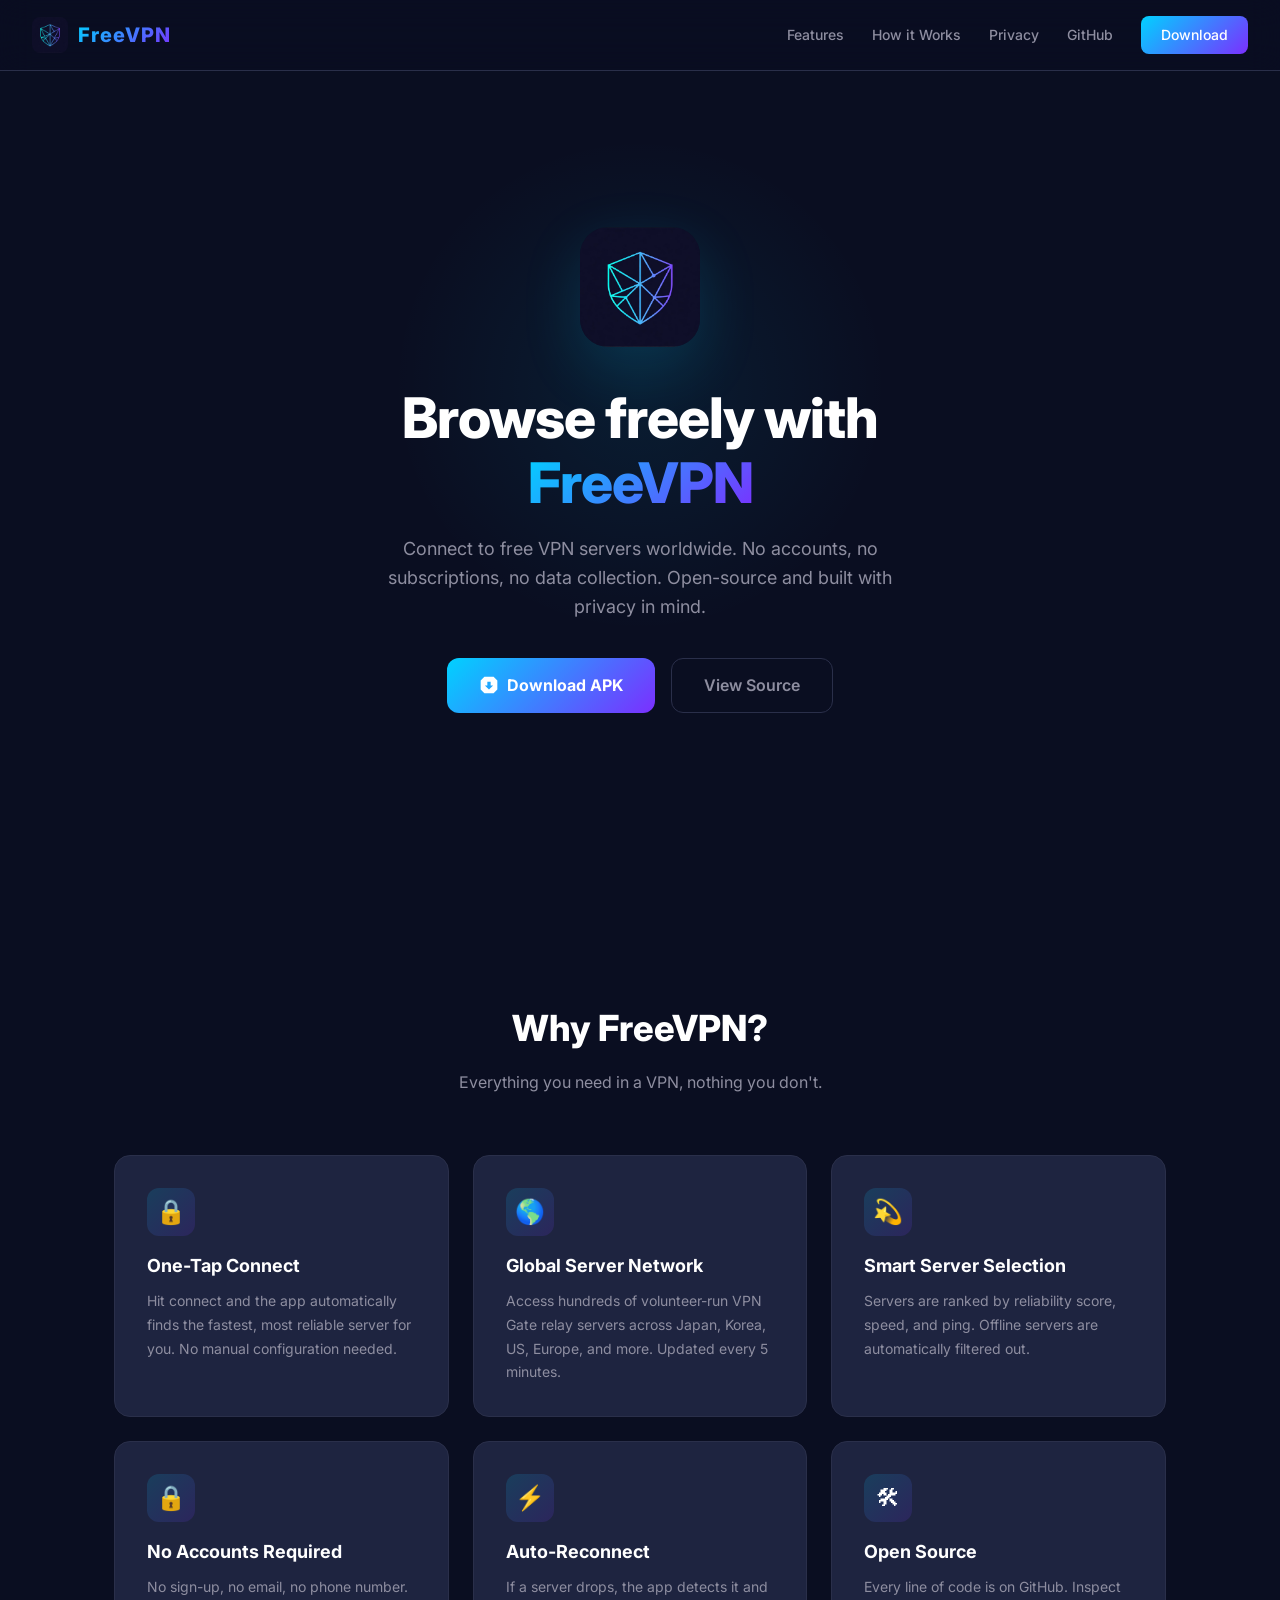
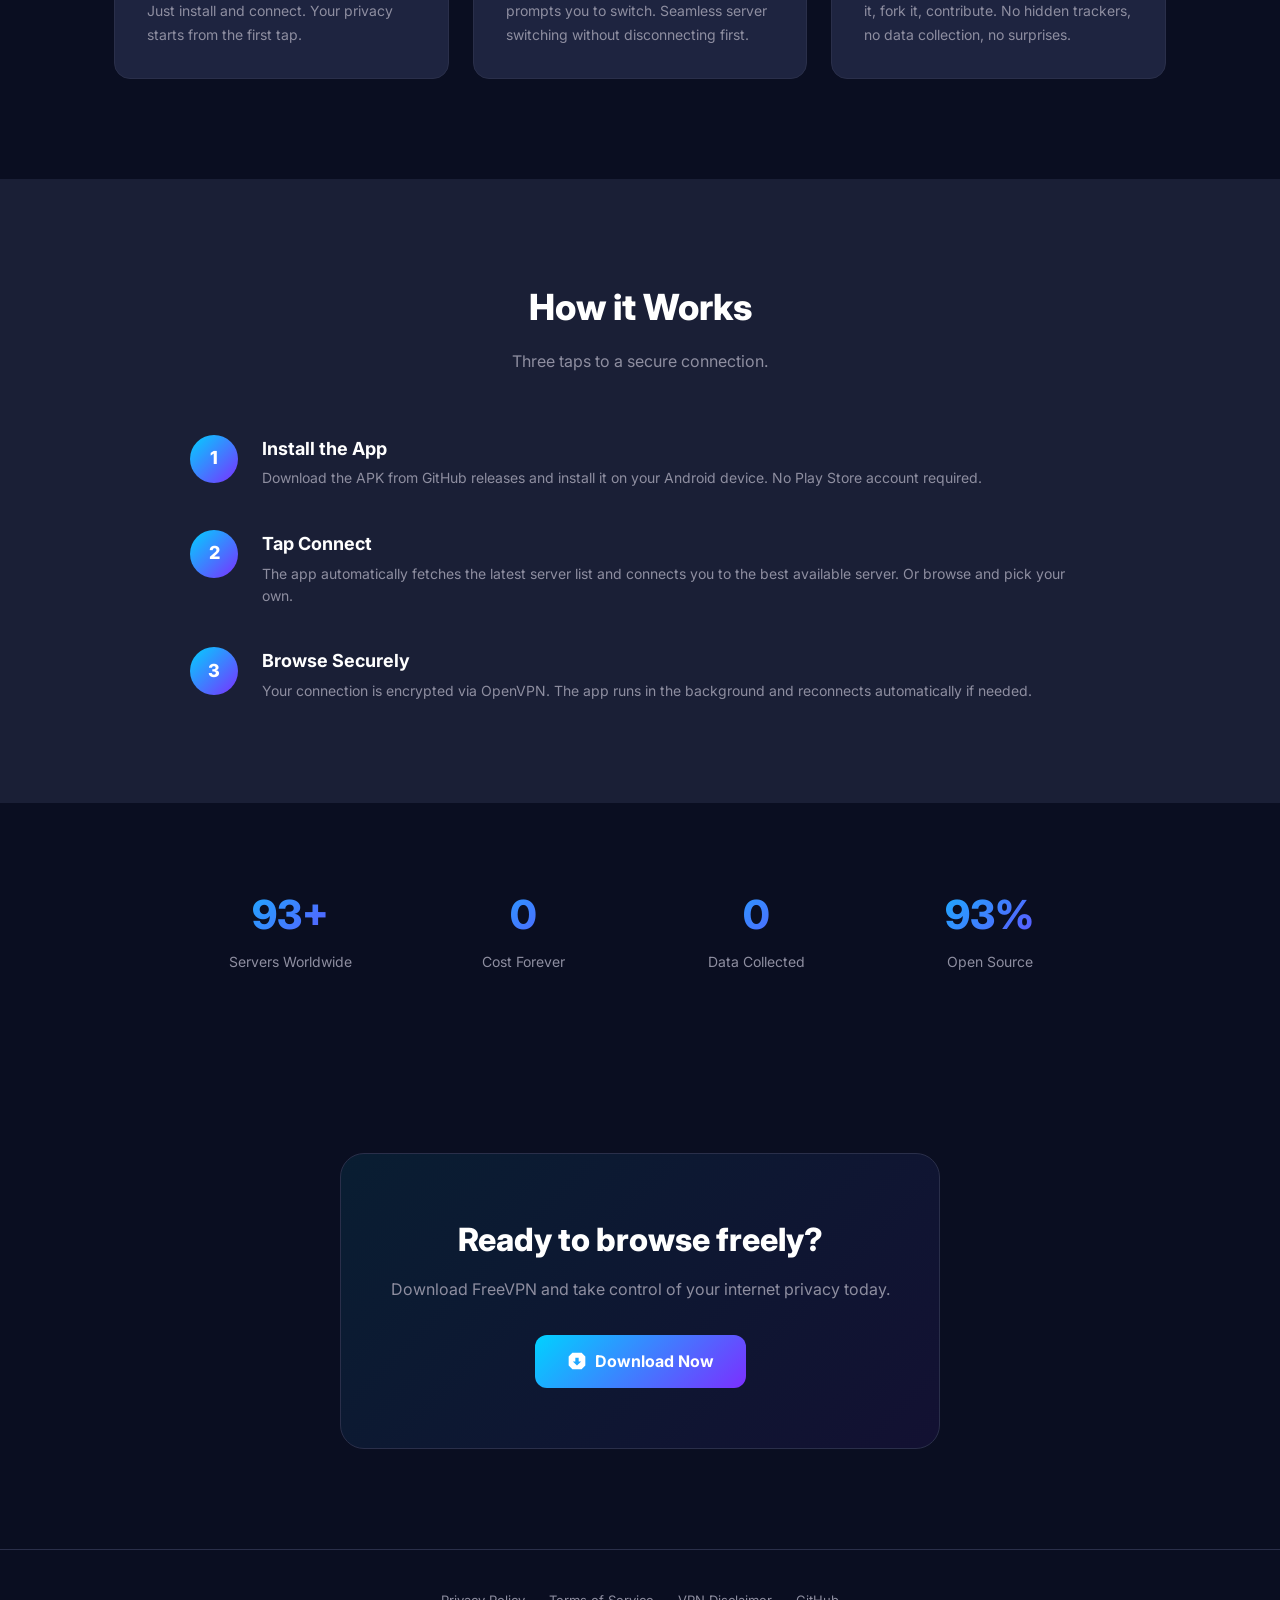
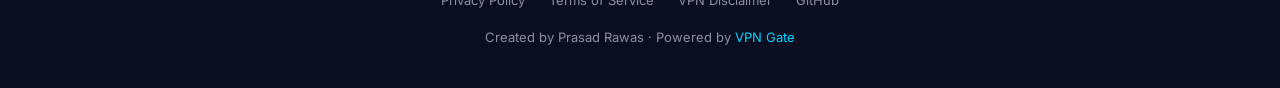
==== commit 96cb1307: "feat: add OG image for rich social media previews Added banner as og-image.webp for Open Graph and T" ====
--- a/docs/index.html
+++ b/docs/index.html
@@ -15,7 +15,7 @@
   <meta property="og:title" content="FreeVPN - Free, Fast & No Ads VPN for Android">
   <meta property="og:description" content="Download FreeVPN - a free, open-source VPN app for Android. No ads, no accounts, no data collection. Connect to 100+ servers worldwide.">
   <meta property="og:url" content="https://freevpn.prasadrawas.online/">
-  <meta property="og:image" content="https://freevpn.prasadrawas.online/assets/app_icon.png">
+  <meta property="og:image" content="https://freevpn.prasadrawas.online/assets/og-image.webp">
   <meta property="og:site_name" content="FreeVPN">
   <meta property="og:locale" content="en_US">
 
@@ -23,7 +23,7 @@
   <meta name="twitter:card" content="summary_large_image">
   <meta name="twitter:title" content="FreeVPN - Free, Fast & No Ads VPN for Android">
   <meta name="twitter:description" content="Free, open-source VPN for Android. No ads, no accounts. 100+ servers worldwide.">
-  <meta name="twitter:image" content="https://freevpn.prasadrawas.online/assets/app_icon.png">
+  <meta name="twitter:image" content="https://freevpn.prasadrawas.online/assets/og-image.webp">
 
   <!-- Favicon -->
   <link rel="icon" type="image/png" href="assets/app_icon.png">
@@ -120,7 +120,7 @@
   <div class="nav-links">
     <a href="#features">Features</a>
     <a href="#how-it-works">How it Works</a>
-    <a href="privacy.html">Privacy</a>
+    <a href="legal/privacy.html">Privacy</a>
     <a href="https://github.com/prasadrawas/free-vpn" target="_blank" rel="noopener noreferrer">GitHub</a>
     <a href="#download" class="nav-cta">Download</a>
   </div>
@@ -248,9 +248,9 @@
 <!-- FOOTER -->
 <footer class="footer" role="contentinfo">
   <nav class="footer-links" aria-label="Footer navigation">
-    <a href="privacy.html">Privacy Policy</a>
-    <a href="terms.html">Terms of Service</a>
-    <a href="disclaimer.html">VPN Disclaimer</a>
+    <a href="legal/privacy.html">Privacy Policy</a>
+    <a href="legal/terms.html">Terms of Service</a>
+    <a href="legal/disclaimer.html">VPN Disclaimer</a>
     <a href="https://github.com/prasadrawas/free-vpn" target="_blank" rel="noopener noreferrer">GitHub</a>
   </nav>
   <p>Created by Prasad Rawas &middot; Powered by <a href="https://www.vpngate.net" target="_blank" rel="noopener noreferrer">VPN Gate</a></p>
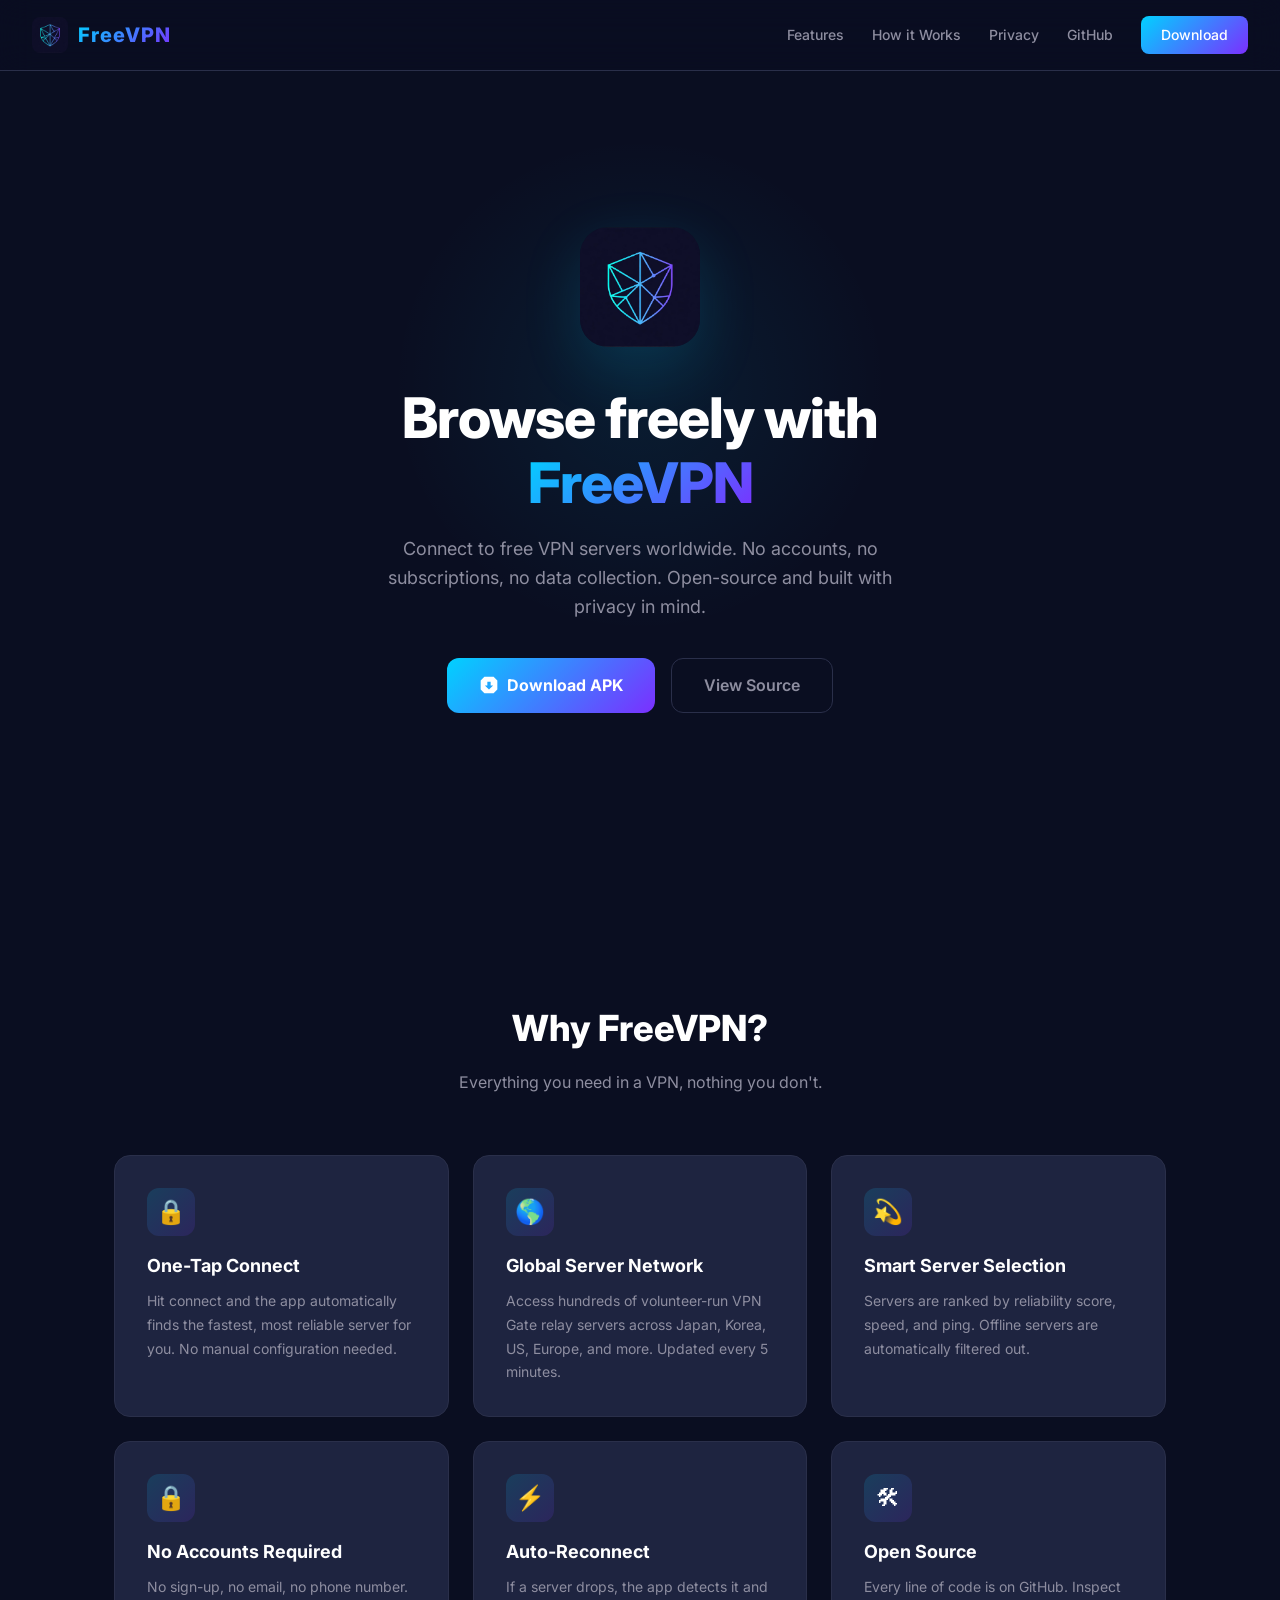
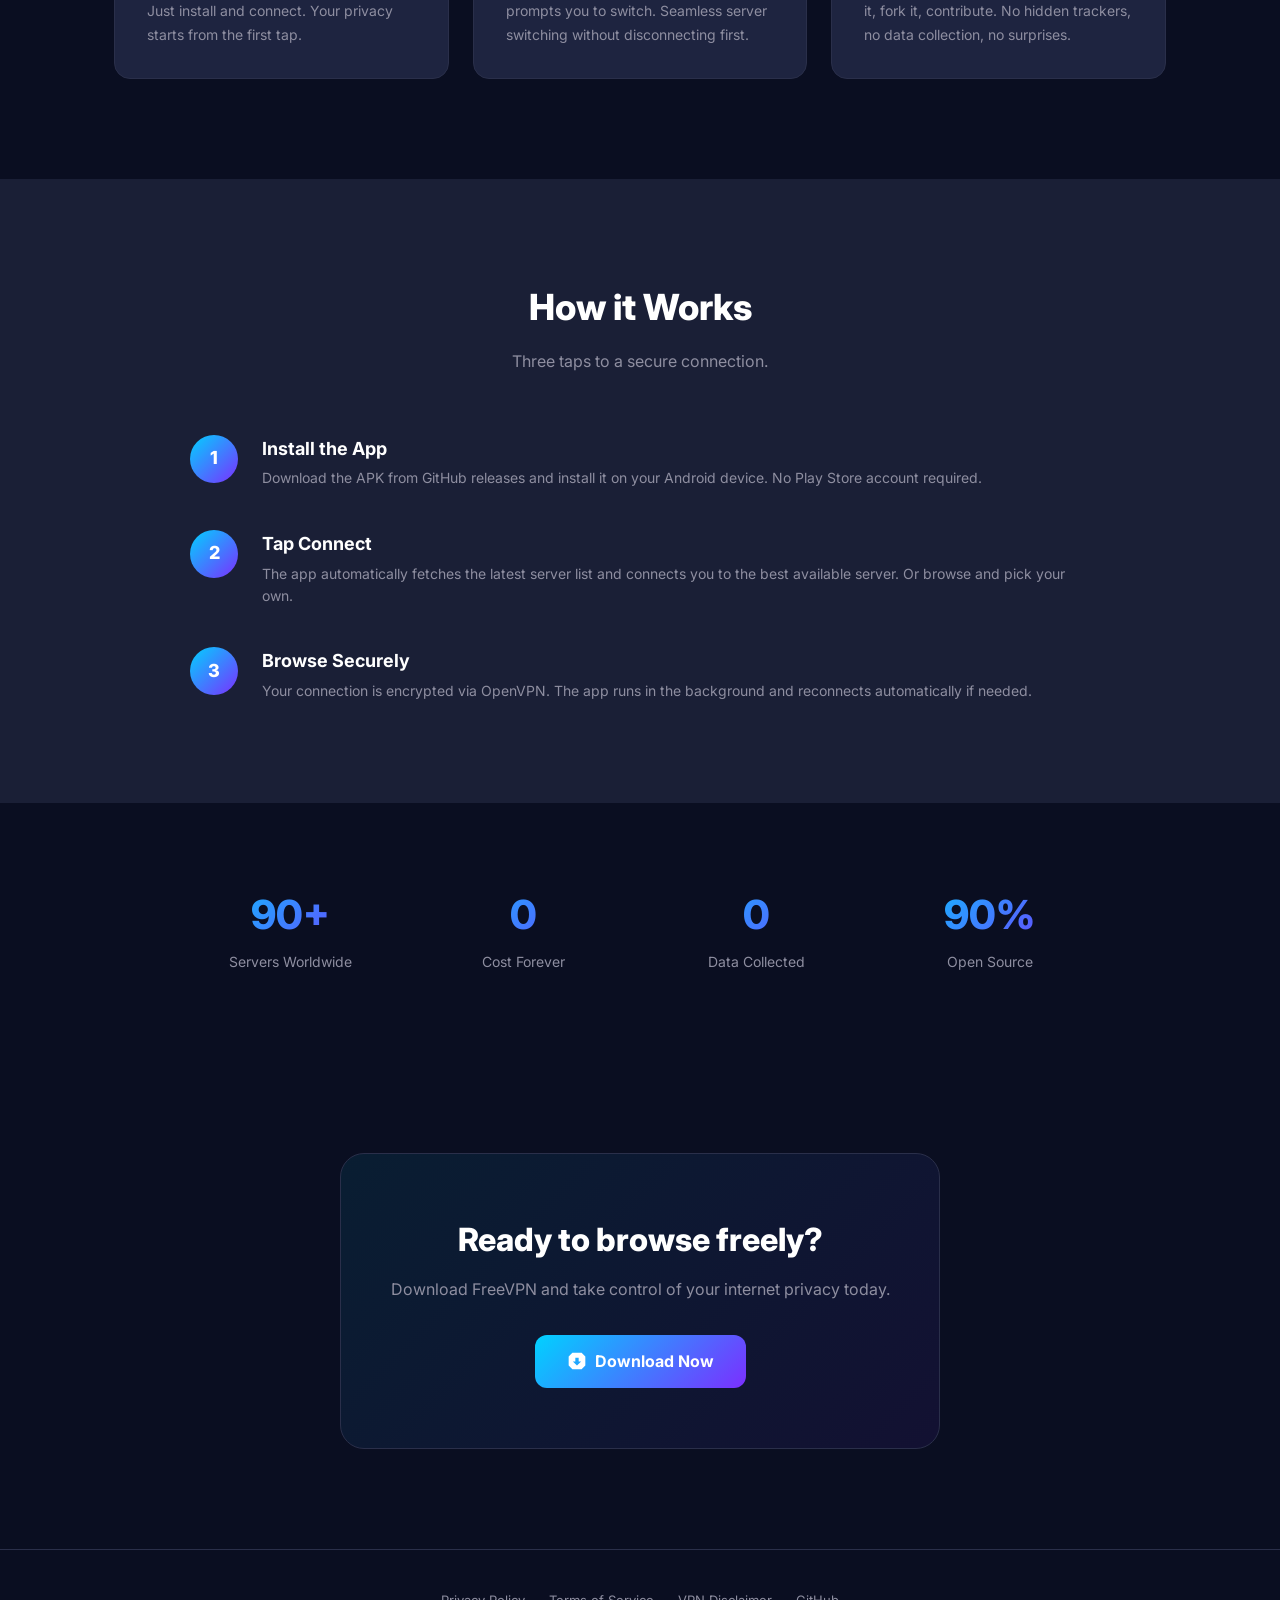
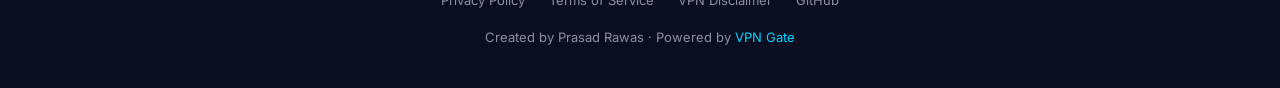
==== commit 42b26a4e: "feat: generate OG image from HTML/CSS via headless Chrome Created a branded 1200x630 OG image with a" ====
--- a/docs/index.html
+++ b/docs/index.html
@@ -15,7 +15,7 @@
   <meta property="og:title" content="FreeVPN - Free, Fast & No Ads VPN for Android">
   <meta property="og:description" content="Download FreeVPN - a free, open-source VPN app for Android. No ads, no accounts, no data collection. Connect to 100+ servers worldwide.">
   <meta property="og:url" content="https://freevpn.prasadrawas.online/">
-  <meta property="og:image" content="https://freevpn.prasadrawas.online/assets/og-image.webp">
+  <meta property="og:image" content="https://freevpn.prasadrawas.online/assets/og-image.png">
   <meta property="og:site_name" content="FreeVPN">
   <meta property="og:locale" content="en_US">
 
@@ -23,7 +23,7 @@
   <meta name="twitter:card" content="summary_large_image">
   <meta name="twitter:title" content="FreeVPN - Free, Fast & No Ads VPN for Android">
   <meta name="twitter:description" content="Free, open-source VPN for Android. No ads, no accounts. 100+ servers worldwide.">
-  <meta name="twitter:image" content="https://freevpn.prasadrawas.online/assets/og-image.webp">
+  <meta name="twitter:image" content="https://freevpn.prasadrawas.online/assets/og-image.png">
 
   <!-- Favicon -->
   <link rel="icon" type="image/png" href="assets/app_icon.png">
